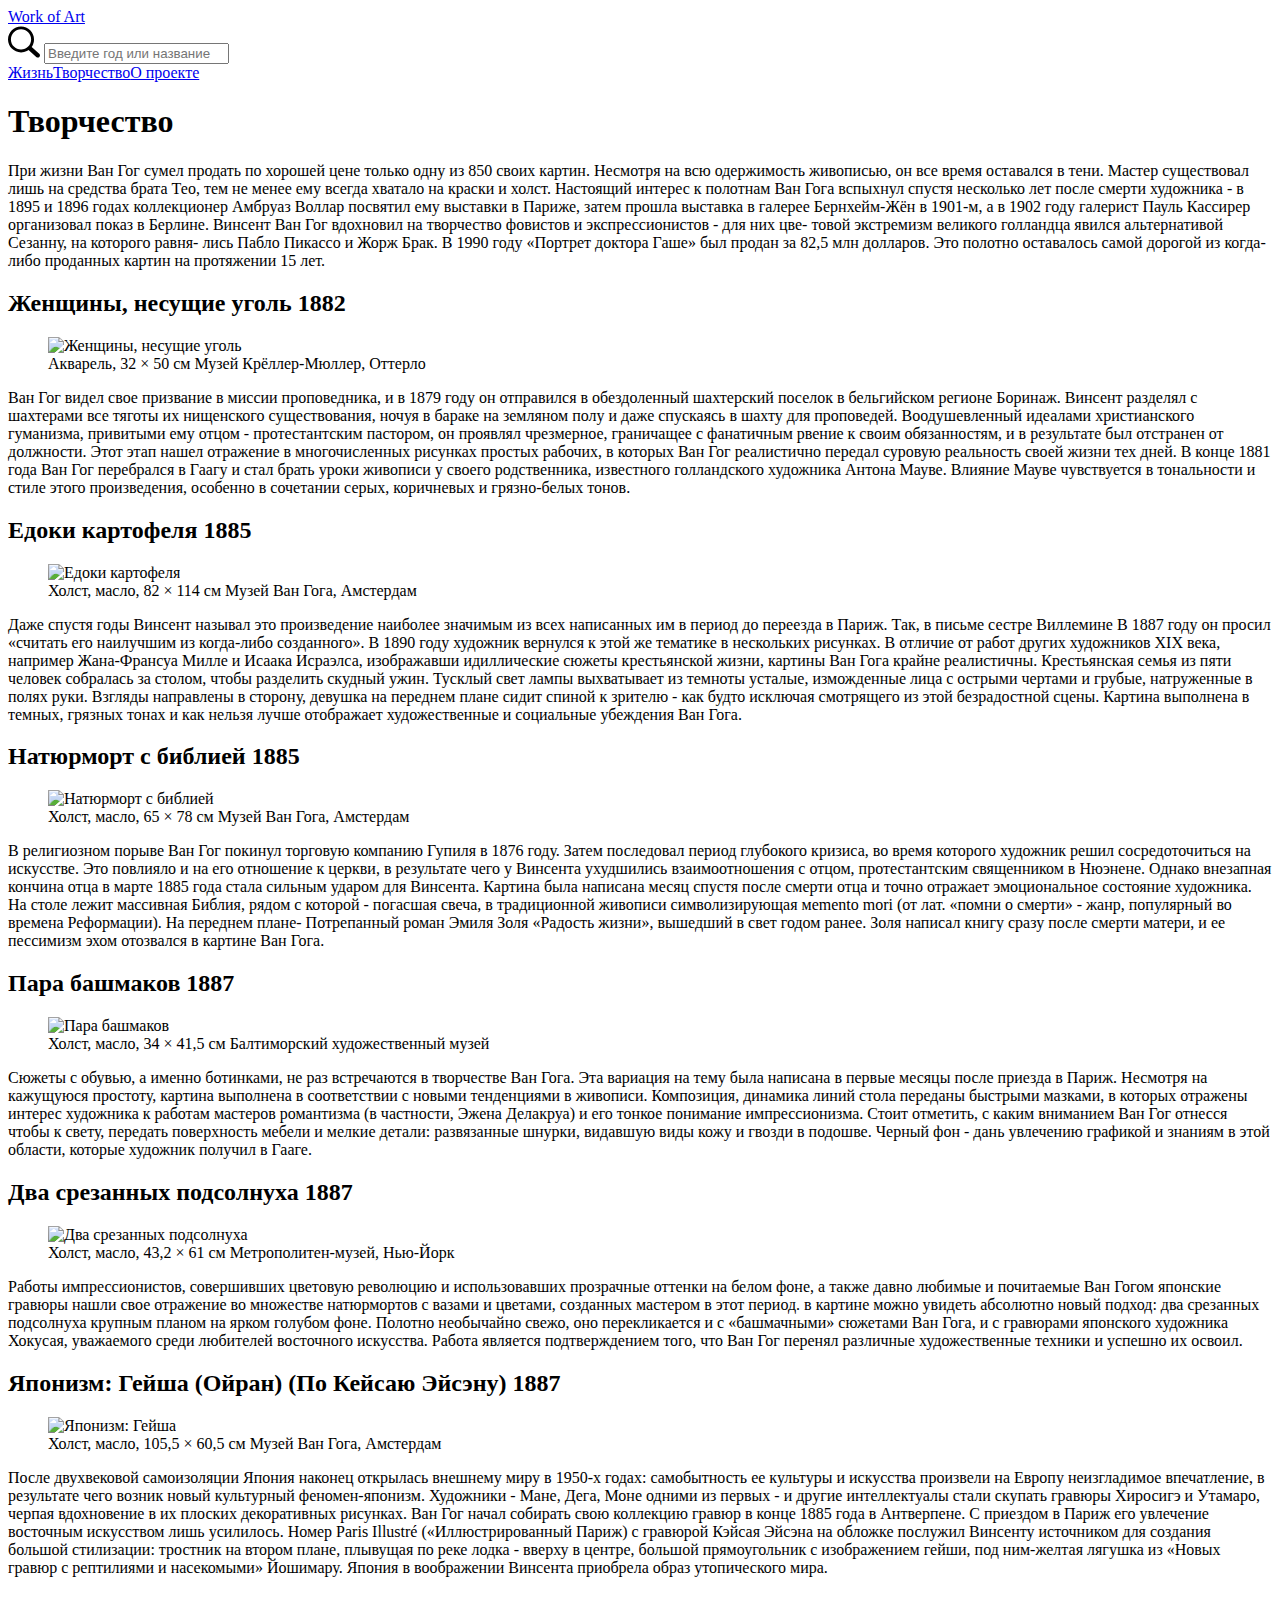
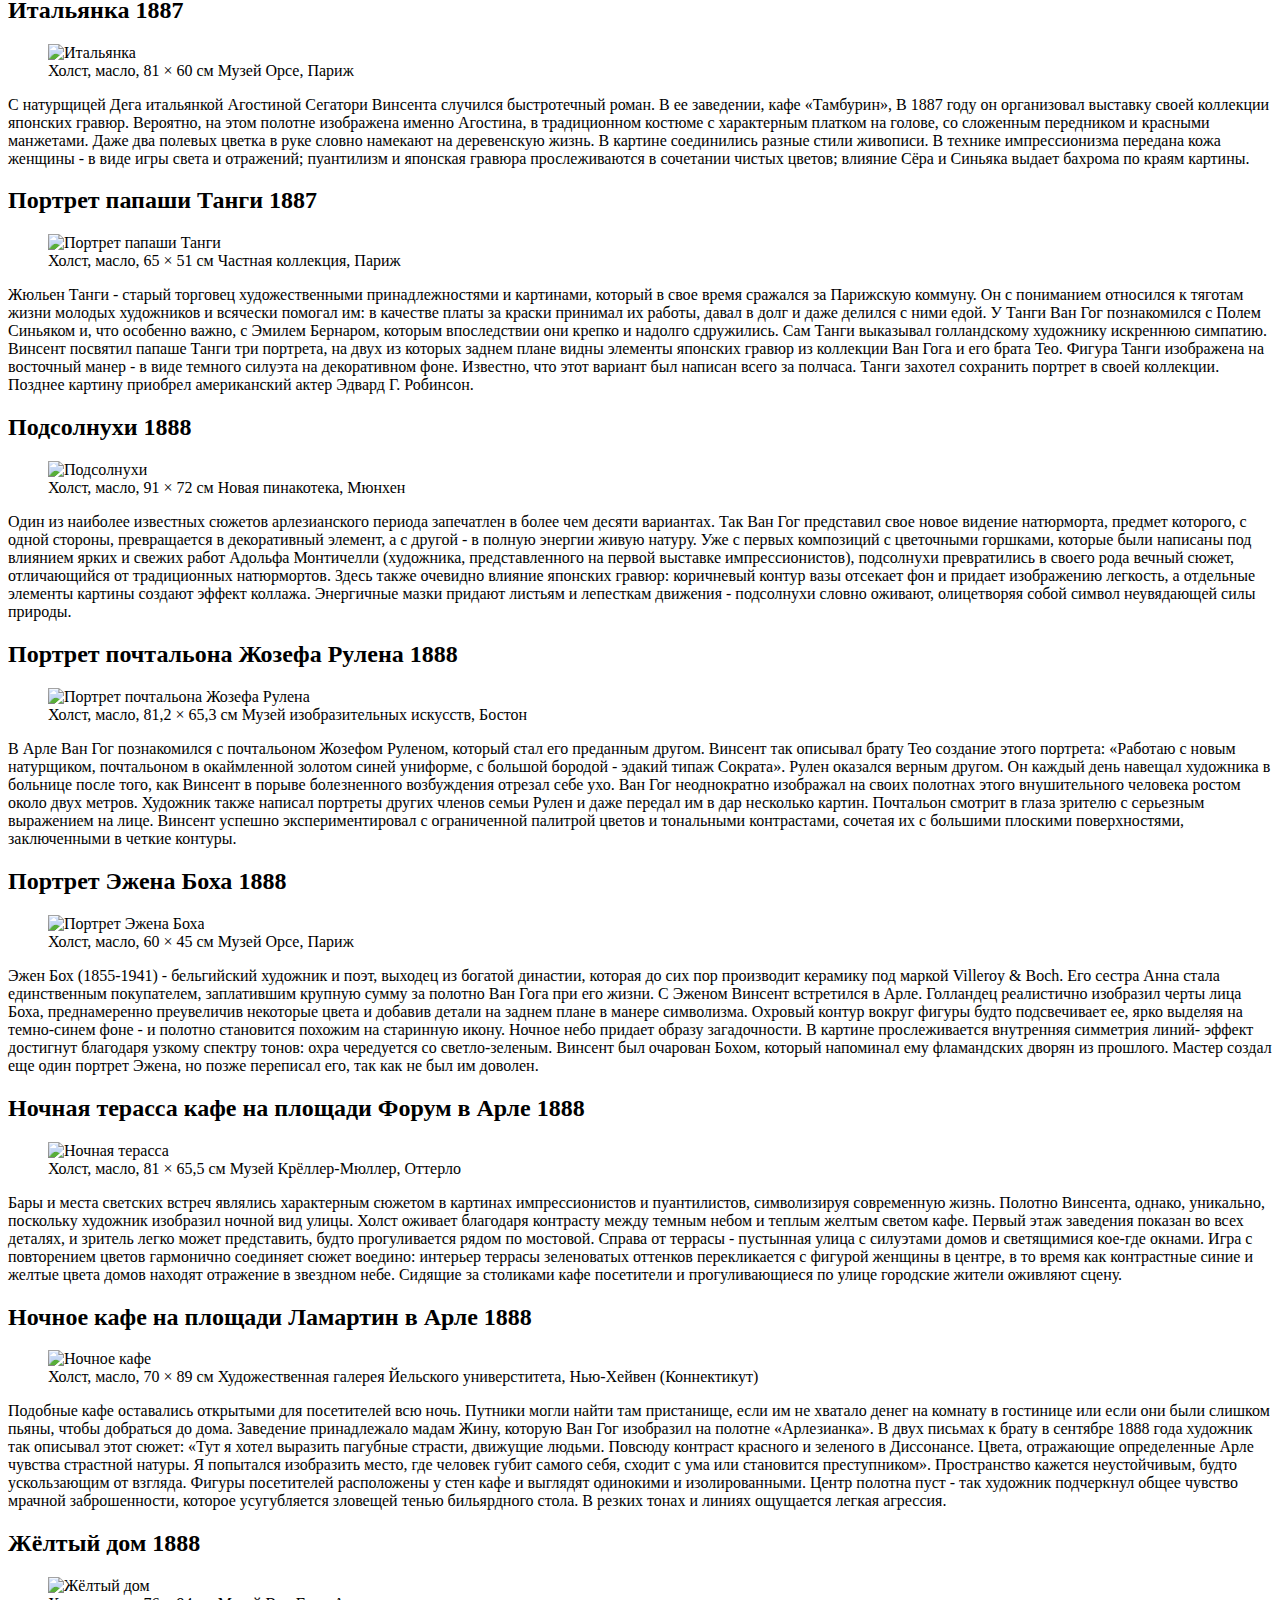
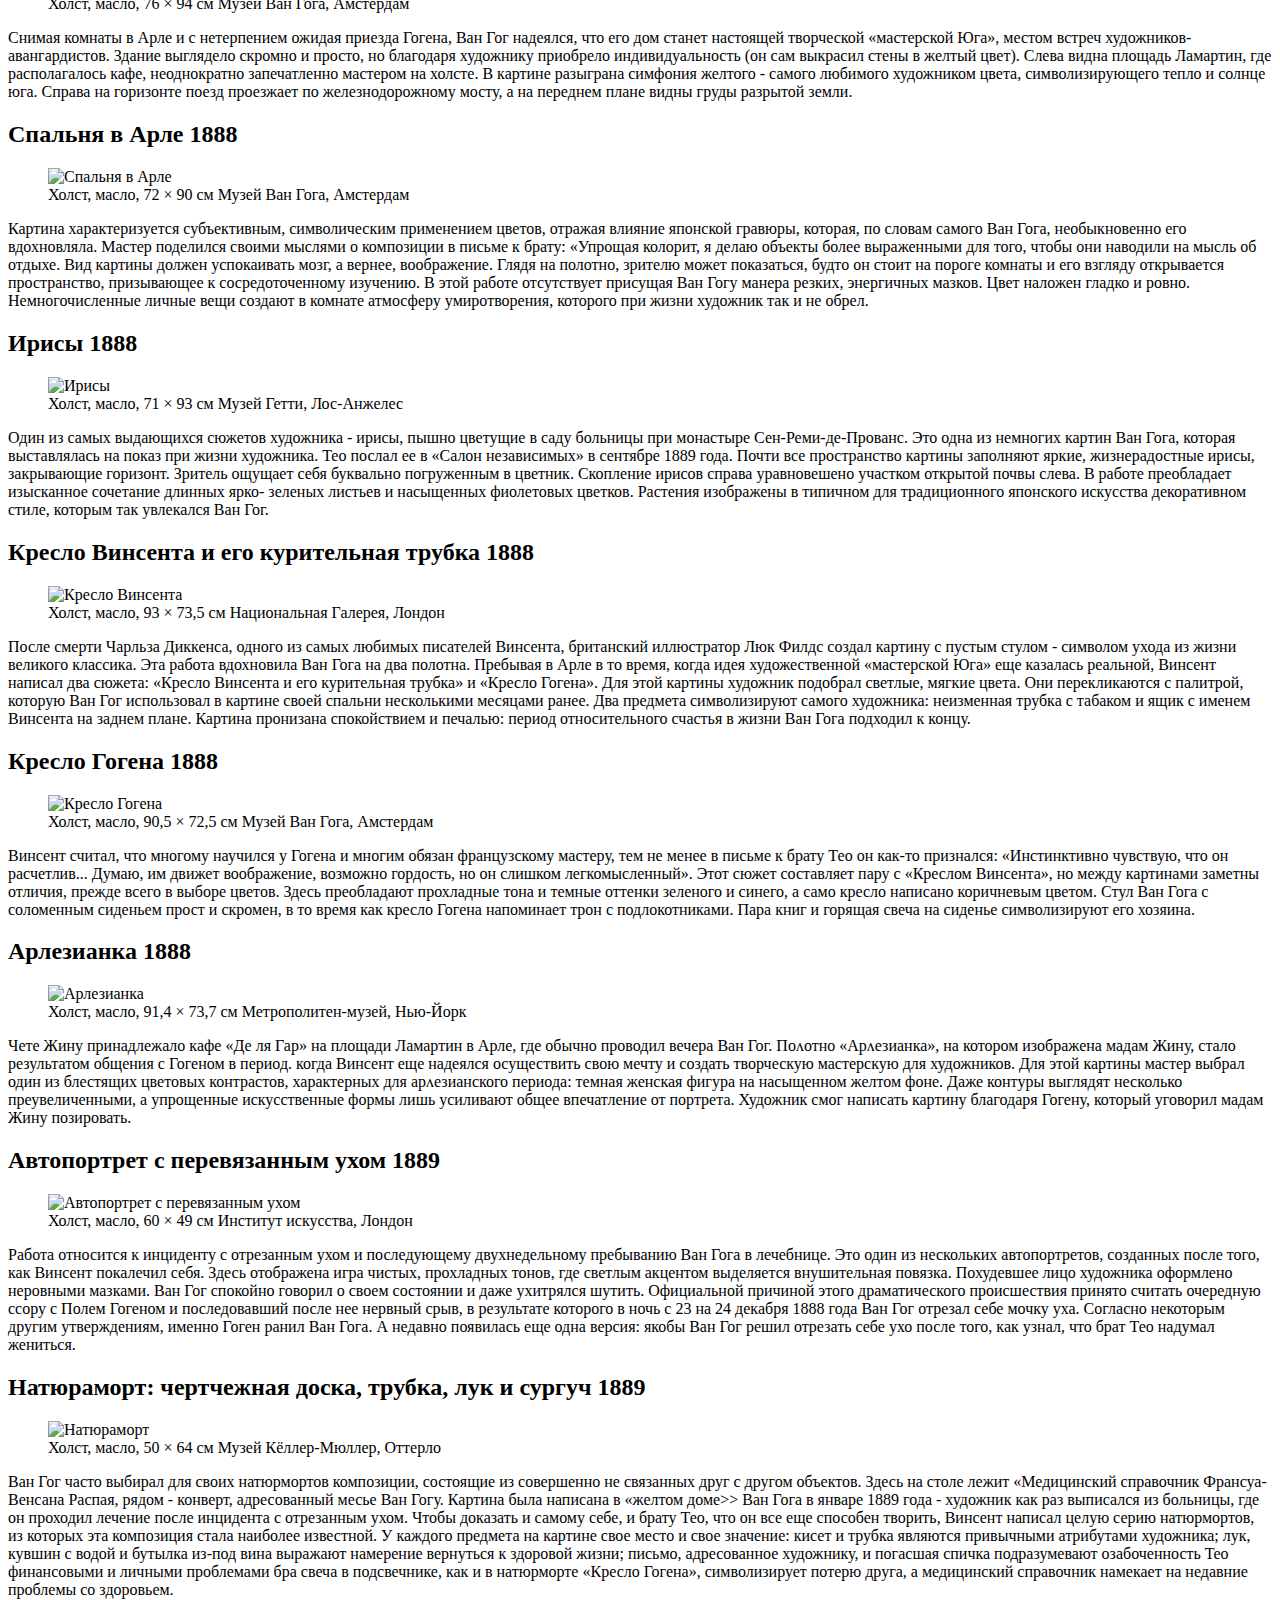
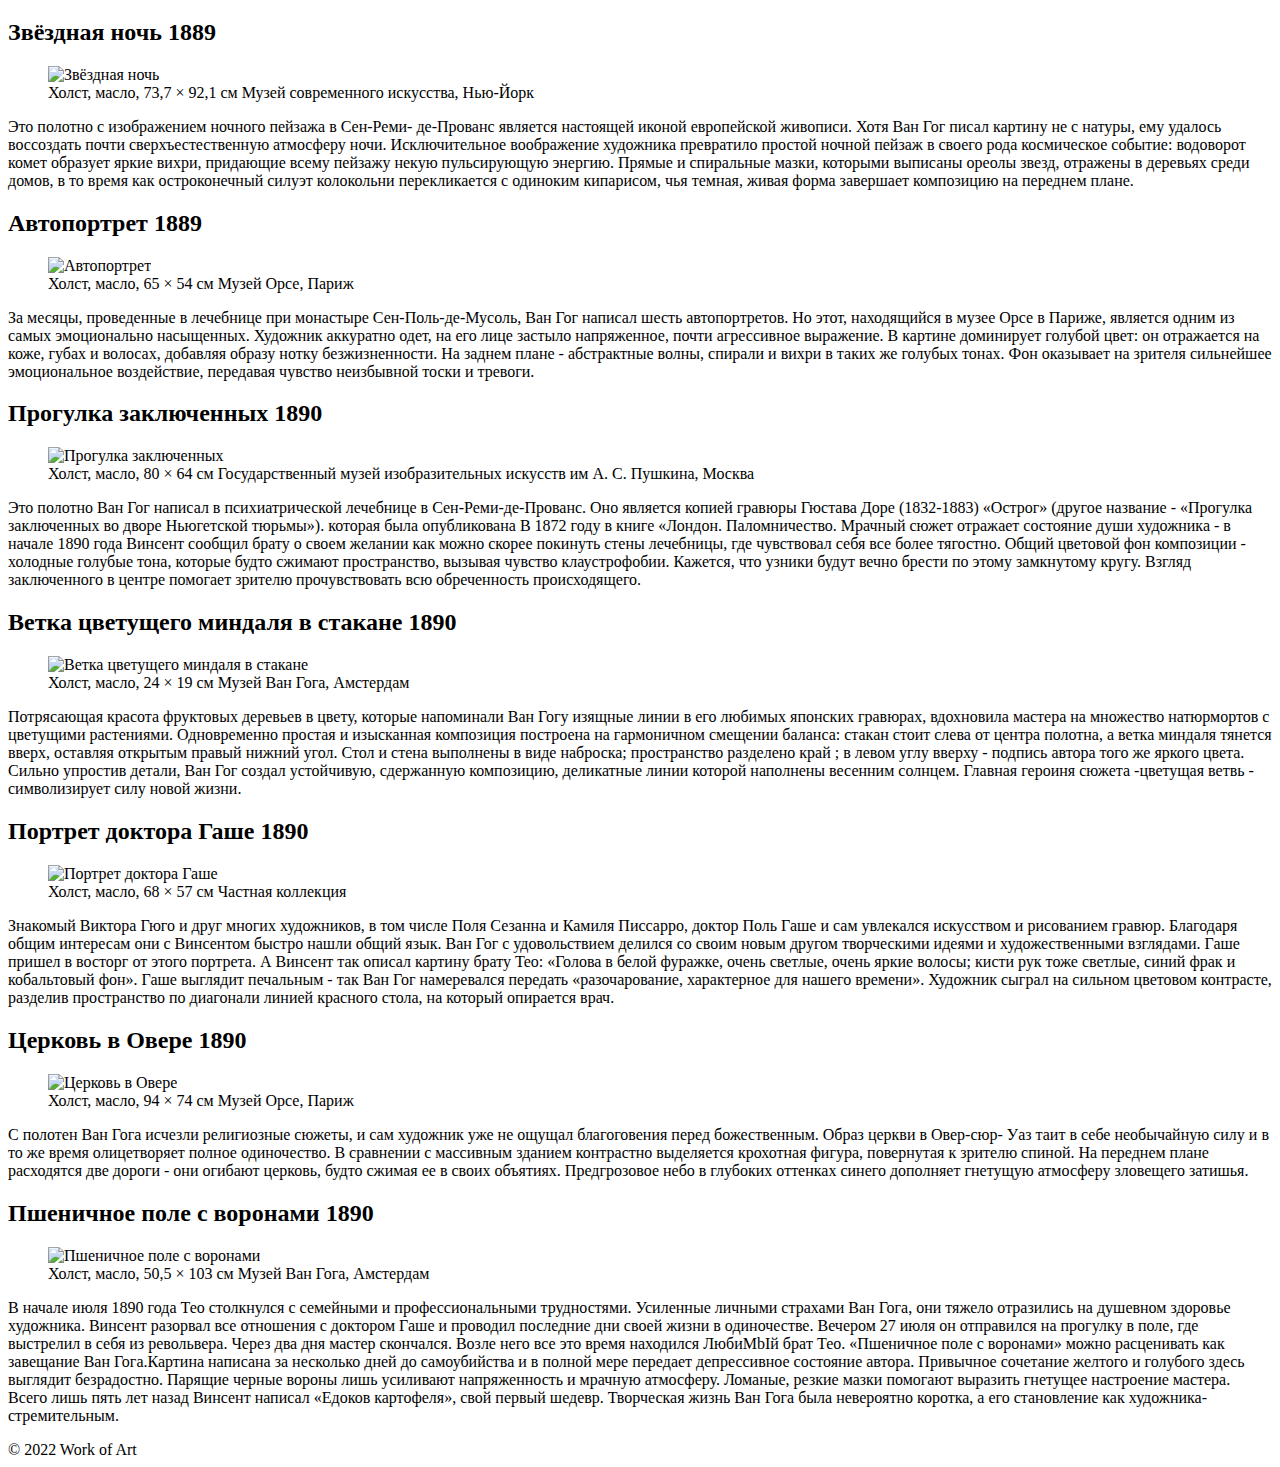
==== gallery.html @ e7bf88a5 "Create gallery.html" ====
<!DOCTYPE html>
<html lang="en">

<head>
    <meta charset="UTF-8">
    <meta http-equiv="X-UA-Compatible" content="IE=edge">
    <meta name="viewport" content="width=device-width, initial-scale=1.0">
    <link rel="stylesheet" href="./style.css">
    <title>Творчество</title>
</head>

<body>
    <header>
        <div class="logo">
            <a href="./main.html">Work of Art</a>
        </div>
        <form action="./gallery.html" class="search">
            <label for="globalsearch">
                <svg version="1.1" id="Layer_1" xmlns="http://www.w3.org/2000/svg"
                    xmlns:xlink="http://www.w3.org/1999/xlink" x="0px" y="0px" width="32" height="32"
                    viewBox="0 0 122.879 119.799" enable-background="new 0 0 122.879 119.799" xml:space="preserve">
                    <g>
                        <path
                            d="M49.988,0h0.016v0.007C63.803,0.011,76.298,5.608,85.34,14.652c9.027,9.031,14.619,21.515,14.628,35.303h0.007v0.033v0.04 h-0.007c-0.005,5.557-0.917,10.905-2.594,15.892c-0.281,0.837-0.575,1.641-0.877,2.409v0.007c-1.446,3.66-3.315,7.12-5.547,10.307 l29.082,26.139l0.018,0.016l0.157,0.146l0.011,0.011c1.642,1.563,2.536,3.656,2.649,5.78c0.11,2.1-0.543,4.248-1.979,5.971 l-0.011,0.016l-0.175,0.203l-0.035,0.035l-0.146,0.16l-0.016,0.021c-1.565,1.642-3.654,2.534-5.78,2.646 c-2.097,0.111-4.247-0.54-5.971-1.978l-0.015-0.011l-0.204-0.175l-0.029-0.024L78.761,90.865c-0.88,0.62-1.778,1.209-2.687,1.765 c-1.233,0.755-2.51,1.466-3.813,2.115c-6.699,3.342-14.269,5.222-22.272,5.222v0.007h-0.016v-0.007 c-13.799-0.004-26.296-5.601-35.338-14.645C5.605,76.291,0.016,63.805,0.007,50.021H0v-0.033v-0.016h0.007 c0.004-13.799,5.601-26.296,14.645-35.338C23.683,5.608,36.167,0.016,49.955,0.007V0H49.988L49.988,0z M50.004,11.21v0.007h-0.016 h-0.033V11.21c-10.686,0.007-20.372,4.35-27.384,11.359C15.56,29.578,11.213,39.274,11.21,49.973h0.007v0.016v0.033H11.21 c0.007,10.686,4.347,20.367,11.359,27.381c7.009,7.012,16.705,11.359,27.403,11.361v-0.007h0.016h0.033v0.007 c10.686-0.007,20.368-4.348,27.382-11.359c7.011-7.009,11.358-16.702,11.36-27.4h-0.006v-0.016v-0.033h0.006 c-0.006-10.686-4.35-20.372-11.358-27.384C70.396,15.56,60.703,11.213,50.004,11.21L50.004,11.21z" />
                    </g>
                </svg>
            </label>
            <input type="search" name="q" id="globalsearch" placeholder="Введите год или название картины">
        </form>
        <nav id="header-nav">
            <a href="./life.html">Жизнь</a><a href="./gallery.html">Творчество</a><a href="./about.html">О проекте</a>
        </nav>
    </header>

    <div class="content">
        <aside></aside>
        <main class="gallery">
            <h1 id="gallery-header">Творчество</h1>
            <p>
                При жизни Ван Гог сумел продать по хорошей цене только одну из 850 своих картин.
                Несмотря на всю одержимость живописью, он все время оставался в тени. Мастер существовал лишь на
                средства брата Тео, тем не менее ему всегда хватало на краски и холст. Настоящий интерес к полотнам Ван
                Гога вспыхнул спустя несколько лет после смерти художника - в 1895 и 1896 годах коллекционер Амбруаз
                Воллар посвятил ему выставки
                в Париже, затем прошла выставка в галерее Бернхейм-Жён в 1901-м, а в 1902 году галерист Пауль Кассирер
                организовал показ в Берлине.
                Винсент Ван Гог вдохновил на творчество фовистов и экспрессионистов - для них цве-
                товой экстремизм великого голландца явился альтернативой Сезанну, на которого равня-
                лись Пабло Пикассо и Жорж Брак.
                В 1990 году «Портрет доктора Гаше» был продан за 82,5 млн долларов. Это полотно
                оставалось самой дорогой из когда-либо проданных картин на протяжении 15 лет.
            </p>

            <h2>
                Женщины, несущие уголь
                <span class="year">1882</span>
            </h2>

            <figure>
                <img src="./img/image 17.png" alt="Женщины, несущие уголь" />
                <figcaption>
                    Акварель,
                    32 × 50 см
                    Музей Крёллер-Мюллер, Оттерло
                </figcaption>
            </figure>

            <p>Ван Гог видел свое
                призвание в миссии
                проповедника, и в 1879 году он
                отправился в обездоленный
                шахтерский поселок
                в бельгийском регионе
                Боринаж. Винсент разделял
                с шахтерами все тяготы их
                нищенского существования,
                ночуя в бараке на земляном
                полу и даже спускаясь в шахту
                для проповедей.
                Воодушевленный идеалами
                христианского гуманизма,
                привитыми ему отцом -
                протестантским пастором,
                он проявлял чрезмерное,
                граничащее с фанатичным
                рвение к своим обязанностям,
                и в результате был отстранен
                от должности.
                Этот этап нашел отражение в многочисленных рисунках
                простых рабочих, в которых Ван
                Гог реалистично передал
                суровую реальность своей
                жизни тех дней. В конце 1881
                года Ван Гог перебрался в Гаагу
                и стал брать уроки живописи
                у своего родственника,
                известного голландского
                художника Антона Мауве.
                Влияние Мауве чувствуется
                в тональности и стиле этого
                произведения, особенно
                в сочетании серых, коричневых
                и грязно-белых тонов.</p>

            <h2>
                Едоки картофеля
                <span class="year">1885</span>
            </h2>

            <figure>
                <img src="./img/image 18.png" alt="Едоки картофеля" />
                <figcaption>
                    Холст, масло,
                    82 × 114 см
                    Музей Ван Гога, Амстердам
                </figcaption>
            </figure>

            <p>Даже спустя годы Винсент
                называл это произведение
                наиболее значимым из всех
                написанных им в период до
                переезда в Париж. Так,
                в письме сестре Виллемине
                В 1887 году он просил «считать
                его наилучшим из когда-либо
                созданного». В 1890 году
                художник вернулся к этой же
                тематике в нескольких
                рисунках.
                В отличие от работ других
                художников XIX века, например
                Жана-Франсуа Милле и Исаака
                Исраэлса, изображавши идиллические сюжеты
                крестьянской жизни, картины
                Ван Гога крайне реалистичны.
                Крестьянская семья из пяти
                человек собралась за столом,
                чтобы разделить скудный ужин.
                Тусклый свет лампы выхватывает
                из темноты усталые,
                изможденные лица с острыми
                чертами и грубые, натруженные
                в полях руки. Взгляды
                направлены в сторону, девушка
                на переднем плане сидит спиной к зрителю - как будто
                исключая смотрящего из этой
                безрадостной сцены. Картина
                выполнена в темных, грязных
                тонах и как нельзя лучше
                отображает художественные
                и социальные убеждения
                Ван Гога.</p>

            <h2>
                Натюрморт с библией
                <span class="year">1885</span>
            </h2>

            <figure>
                <img src="./img/image 19.png" alt="Натюрморт с библией" />
                <figcaption>
                    Холст, масло,
                    65 × 78 см
                    Музей Ван Гога, Амстердам
                </figcaption>
            </figure>

            <p>В религиозном порыве Ван
                Гог покинул торговую
                компанию Гупиля в 1876 году.
                Затем последовал период
                глубокого кризиса, во время
                которого художник решил
                сосредоточиться на искусстве.
                Это повлияло и на его
                отношение к церкви,
                в результате чего у Винсента
                ухудшились взаимоотношения
                с отцом, протестантским
                священником в Нюэнене.
                Однако внезапная кончина отца
                в марте 1885 года стала
                сильным ударом для Винсента.
                Картина была написана
                месяц спустя после смерти
                отца и точно отражает
                эмоциональное состояние
                художника. На столе лежит
                массивная Библия, рядом
                с которой - погасшая свеча,
                в традиционной живописи
                символизирующая меmento
                mori (от лат. «помни о смерти» -
                жанр, популярный во времена
                Реформации). На переднем
                плане- Потрепанный роман
                Эмиля Золя «Радость жизни»,
                вышедший в свет годом ранее.
                Золя написал книгу сразу после
                смерти матери, и ее пессимизм
                эхом отозвался в картине
                Ван Гога.</p>

            <h2>
                Пара башмаков
                <span class="year">1887</span>
            </h2>

            <figure>
                <img src="./img/image 20.png" alt="Пара башмаков" />
                <figcaption>
                    Холст, масло,
                    34 × 41,5 см
                    Балтиморский художественный музей
                </figcaption>
            </figure>

            <p>Сюжеты с обувью, а именно
                ботинками, не раз встречаются в творчестве Ван Гога. Эта
                вариация на тему была
                написана в первые месяцы
                после приезда в Париж.
                Несмотря на кажущуюся
                простоту, картина выполнена
                в соответствии с новыми
                тенденциями в живописи.
                Композиция, динамика
                линий стола переданы
                быстрыми мазками, в которых
                отражены интерес художника
                к работам мастеров
                романтизма (в частности,
                Эжена Делакруа) и его тонкое
                понимание импрессионизма.
                Стоит отметить, с каким
                вниманием Ван Гог отнесся
                чтобы
                к свету,
                передать
                поверхность мебели и мелкие детали: развязанные шнурки,
                видавшую виды кожу и гвозди
                в подошве. Черный фон - дань
                увлечению графикой и знаниям
                в этой области, которые художник получил в Гааге.</p>

            <h2>
                Два срезанных подсолнуха
                <span class="year">1887</span>
            </h2>

            <figure>
                <img src="./img/image 21.png" alt="Два срезанных подсолнуха" />
                <figcaption>
                    Холст, масло,
                    43,2 × 61 см
                    Метрополитен-музей, Нью-Йорк
                </figcaption>
            </figure>

            <p>Работы импрессионистов,
                совершивших цветовую
                революцию и использовавших
                прозрачные оттенки на белом
                фоне, а также давно любимые
                и почитаемые Ван Гогом
                японские гравюры нашли свое
                отражение во множестве
                натюрмортов с вазами
                и цветами, созданных мастером
                в этот период.
                в картине можно увидеть
                абсолютно новый подход: два
                срезанных подсолнуха крупным
                планом на ярком голубом фоне.
                Полотно необычайно свежо,
                оно перекликается
                и с «башмачными» сюжетами
                Ван Гога, и с гравюрами
                японского художника Хокусая,
                уважаемого среди любителей восточного искусства. Работа
                является подтверждением того,
                что Ван Гог перенял различные
                художественные техники
                и успешно их освоил.</p>

            <h2>
                Японизм: Гейша (Ойран)
                (По Кейсаю Эйсэну)
                <span class="year">1887</span>
            </h2>

            <figure>
                <img src="./img/image 22.png" alt="Японизм: Гейша" />
                <figcaption>
                    Холст, масло,
                    105,5 × 60,5 см
                    Музей Ван Гога, Амстердам
                </figcaption>
            </figure>

            <p>После двухвековой
                самоизоляции Япония наконец
                открылась внешнему миру
                в 1950-х годах: самобытность ее
                культуры и искусства произвели
                на Европу неизгладимое
                впечатление, в результате чего
                возник новый культурный
                феномен-японизм.
                Художники - Мане, Дега, Моне
                одними из первых - и другие
                интеллектуалы стали скупать
                гравюры Хиросигэ и Утамаро,
                черпая вдохновение в их
                плоских декоративных
                рисунках. Ван Гог начал
                собирать свою коллекцию
                гравюр в конце 1885 года
                в Антверпене. С приездом
                в Париж его увлечение
                восточным искусством лишь
                усилилось.
                Hомеp Paris Illustré
                («Иллюстрированный Париж)
                с гравюрой Кэйсая Эйсэна на
                обложке послужил Винсенту
                источником для создания
                большой стилизации: тростник
                на втором плане, плывущая по
                реке лодка - вверху в центре,
                большой прямоугольник
                с изображением гейши,
                под ним-желтая лягушка из
                «Новых гравюр с рептилиями
                и насекомыми» Йошимару.
                Япония в воображении
                Винсента приобрела образ
                утопического мира.</p>

            <h2>
                Итальянка
                <span class="year">1887</span>
            </h2>

            <figure>
                <img src="./img/image 23.png" alt="Итальянка" />
                <figcaption>
                    Холст, масло,
                    81 × 60 см
                    Музей Орсе, Париж
                </figcaption>
            </figure>

            <p>С натурщицей Дега
                итальянкой Агостиной Сегатори
                Винсента случился
                быстротечный роман. В ее
                заведении, кафе «Тамбурин»,
                В 1887 году он организовал
                выставку своей коллекции
                японских гравюр.
                Вероятно, на этом полотне
                изображена именно Агостина,
                в традиционном костюме
                с характерным платком на
                голове, со сложенным
                передником и красными
                манжетами. Даже два полевых
                цветка в руке словно намекают
                на деревенскую жизнь.
                В картине соединились
                разные стили живописи.
                В технике импрессионизма
                передана кожа женщины -
                в виде игры света и отражений;
                пуантилизм и японская гравюра
                прослеживаются в сочетании
                чистых цветов; влияние Сёра
                и Синьяка выдает бахрома по
                краям картины.</p>

            <h2>
                Портрет папаши Танги
                <span class="year">1887</span>
            </h2>

            <figure>
                <img src="./img/image 24.png" alt="Портрет папаши Танги" />
                <figcaption>
                    Холст, масло,
                    65 × 51 см
                    Частная коллекция, Париж
                </figcaption>
            </figure>

            <p>Жюльен Танги - старый
                торговец художественными
                принадлежностями
                и картинами, который в свое
                время сражался за Парижскую
                коммуну. Он с пониманием
                относился к тяготам жизни
                молодых художников и всячески
                помогал им: в качестве платы за
                краски принимал их работы,
                давал в долг и даже делился
                с ними едой. У Танги Ван Гог познакомился с Полем
                Синьяком и, что особенно
                важно, с Эмилем Бернаром,
                которым впоследствии они
                крепко и надолго сдружились.
                Сам Танги выказывал
                голландскому художнику
                искреннюю симпатию.
                Винсент посвятил папаше
                Танги три портрета, на двух из
                которых заднем плане видны
                элементы японских гравюр из
                коллекции Ван Гога и его брата
                Teo. Фигурa Taнги изображена
                на восточный манер - в виде
                темного силуэта на
                декоративном фоне.
                Известно, что этот вариант
                был написан всего за полчаса.
                Танги захотел сохранить
                портрет в своей коллекции.
                Позднее картину приобрел
                американский актер Эдвард
                Г. Робинсон.</p>

            <h2>
                Подсолнухи
                <span class="year">1888</span>
            </h2>

            <figure>
                <img src="./img/image 25.png" alt="Подсолнухи" />
                <figcaption>
                    Холст, масло,
                    91 × 72 см
                    Новая пинакотека, Мюнхен
                </figcaption>
            </figure>

            <p>Один из наиболее известных
                сюжетов арлезианского
                периода запечатлен в более чем
                десяти вариантах. Так Ван Гог
                представил свое новое видение
                натюрморта, предмет которого,
                с одной стороны, превращается
                в декоративный элемент,
                а с другой - в полную энергии
                живую натуру.
                Уже с первых композиций
                с цветочными горшками,
                которые были написаны под
                влиянием ярких и свежих
                работ Адольфа Монтичелли
                (художника, представленного
                на первой выставке
                импрессионистов), подсолнухи
                превратились в своего рода
                вечный сюжет, отличающийся
                от традиционных натюрмортов.
                Здесь также очевидно влияние
                японских гравюр: коричневый
                контур вазы отсекает фон
                и придает изображению
                легкость, а отдельные элементы
                картины создают эффект
                коллажа.
                Энергичные мазки придают
                листьям и лепесткам движения -
                подсолнухи словно оживают,
                олицетворяя собой символ
                неувядающей силы природы.</p>

            <h2>
                Портрет почтальона Жозефа Рулена
                <span class="year">1888</span>
            </h2>

            <figure>
                <img src="./img/image 26.png" alt="Портрет почтальона Жозефа Рулена" />
                <figcaption>
                    Холст, масло,
                    81,2 × 65,3 см
                    Музей изобразительных искусств, Бостон
                </figcaption>
            </figure>

            <p>В Арле Ван Гог
                познакомился с почтальоном
                Жозефом Руленом, который
                стал его преданным другом.
                Винсент так описывал брату Teo
                создание этого портрета:
                «Работаю с новым натурщиком,
                почтальоном в окаймленной
                золотом синей униформе,
                с большой бородой - эдакий
                типаж Сократа». Рулен оказался
                верным другом. Он каждый
                день навещал художника
                в больнице после того, как
                Винсент в порыве болезненного
                возбуждения отрезал себе ухо.
                Ван Гог неоднократно
                изображал на своих полотнах
                этого внушительного человека
                ростом около двух метров.
                Художник также написал
                портреты других членов семьи
                Рулен и даже передал им в дар
                несколько картин. Почтальон
                смотрит в глаза зрителю
                с серьезным выражением на
                лице. Винсент успешно
                экспериментировал
                с ограниченной палитрой
                цветов и тональными
                контрастами, сочетая их
                с большими плоскими
                поверхностями, заключенными
                в четкие контуры.</p>

            <h2>
                Портрет Эжена Боха
                <span class="year">1888</span>
            </h2>

            <figure>
                <img src="./img/image 27.png" alt="Портрет Эжена Боха" />
                <figcaption>
                    Холст, масло,
                    60 × 45 см
                    Музей Орсе, Париж
                </figcaption>
            </figure>

            <p>Эжен Бох (1855-1941) -
                бельгийский художник и поэт,
                выходец из богатой династии,
                которая до сих пор производит
                керамику под маркой Villeroy
                & Воch. Его сестра Анна стала
                единственным покупателем,
                заплатившим крупную сумму за
                полотно Ван Гога при его
                жизни. С Эженом Винсент
                встретился в Арле. Голландец
                реалистично изобразил черты
                лица Боха, преднамеренно
                преувеличив некоторые цвета
                и добавив детали на заднем
                плане в манере символизма.
                Охровый контур вокруг фигуры
                будто подсвечивает ее, ярко
                выделяя на темно-синем фоне -
                и полотно становится похожим
                на старинную икону. Ночное
                небо придает образу
                загадочности.
                В картине прослеживается
                внутренняя симметрия линий-
                эффект достигнут благодаря
                узкому спектру тонов: охра чередуется со светло-зеленым.
                Винсент был очарован
                Бохом, который напоминал
                ему фламандских дворян из
                прошлого. Мастер создал еще
                один портрет Эжена, но позже
                переписал его, так как не был
                им доволен.</p>

            <h2>
                Ночная терасса кафе
                на площади Форум в Арле
                <span class="year">1888</span>
            </h2>

            <figure>
                <img src="./img/image 29.png" alt="Ночная терасса" />
                <figcaption>
                    Холст, масло,
                    81 × 65,5 см
                    Музей Крёллер-Мюллер, Оттерло
                </figcaption>
            </figure>

            <p>Бары и места светских
                встреч являлись характерным
                сюжетом в картинах
                импрессионистов
                и пуантилистов, символизируя
                современную жизнь. Полотно
                Винсента, однако, уникально,
                поскольку художник изобразил
                ночной вид улицы.
                Холст оживает благодаря
                контрасту между темным небом
                и теплым желтым светом кафе.
                Первый этаж заведения показан
                во всех деталях, и зритель легко
                может представить, будто
                прогуливается рядом по
                мостовой. Справа от террасы -
                пустынная улица с силуэтами
                домов и светящимися кое-где
                окнами.
                Игра с повторением цветов
                гармонично соединяет сюжет
                воедино: интерьер террасы
                зеленоватых оттенков перекликается с фигурой
                женщины в центре, в то время
                как контрастные синие
                и желтые цвета домов находят
                отражение в звездном небе.
                Сидящие за столиками кафе
                посетители и прогуливающиеся
                по улице городские жители
                оживляют сцену.</p>

            <h2>
                Ночное кафе на площади
                Ламартин в Арле
                <span class="year">1888</span>
            </h2>

            <figure>
                <img src="./img/image 30.png" alt="Ночное кафе" />
                <figcaption>
                    Холст, масло,
                    70 × 89 см
                    Художественная галерея Йельского универститета, Нью-Хейвен (Коннектикут)
                </figcaption>
            </figure>

            <p>Подобные кафе оставались
                открытыми для посетителей всю
                ночь. Путники могли найти там
                пристанище, если им не хватало
                денег на комнату в гостинице
                или если они были слишком
                пьяны, чтобы добраться до дома.
                Заведение принадлежало
                мадам Жину, которую Ван Гог
                изобразил на полотне «Арлезианка». В двух письмах
                к брату в сентябре 1888 года
                художник так описывал этот
                сюжет: «Тут я хотел выразить
                пагубные страсти, движущие
                людьми. Повсюду контраст
                красного и зеленого
                в Диссонансе. Цвета,
                отражающие определенные
                Арле
                чувства страстной натуры.
                Я попытался изобразить место,
                где человек губит самого себя,
                сходит с ума или становится
                преступником».
                Пространство кажется
                неустойчивым, будто
                ускользающим от взгляда.
                Фигуры посетителей
                расположены у стен кафе
                и выглядят одинокими
                и изолированными. Центр
                полотна пуст - так художник
                подчеркнул общее чувство
                мрачной заброшенности,
                которое усугубляется зловещей
                тенью бильярдного стола.
                В резких тонах и линиях
                ощущается легкая агрессия.</p>

            <h2>
                Жёлтый дом
                <span class="year">1888</span>
            </h2>

            <figure>
                <img src="./img/image 31.png" alt="Жёлтый дом" />
                <figcaption>
                    Холст, масло,
                    76 × 94 см
                    Музей Ван Гога, Амстердам
                </figcaption>
            </figure>

            <p>Снимая комнаты в Арле
                и с нетерпением ожидая
                приезда Гогена, Ван Гог
                надеялся, что его дом станет
                настоящей творческой
                «мастерской Юга», местом
                встреч художников-
                авангардистов. Здание
                выглядело скромно и просто,
                но благодаря художнику
                приобрело индивидуальность
                (он сам выкрасил стены
                в желтый цвет). Слева видна
                площадь Ламартин, где
                располагалось кафе,
                неоднократно запечатленно
                мастером на холсте.
                В картине разыграна
                симфония желтого - самого
                любимого художником цвета,
                символизирующего тепло
                и солнце юга. Справа на
                горизонте поезд проезжает
                по железнодорожному мосту,
                а на переднем плане видны
                груды разрытой земли.</p>

            <h2>
                Спальня в Арле
                <span class="year">1888</span>
            </h2>

            <figure>
                <img src="./img/image 32.png" alt="Спальня в Арле" />
                <figcaption>
                    Холст, масло,
                    72 × 90 см
                    Музей Ван Гога, Амстердам
                </figcaption>
            </figure>

            <p>Картина характеризуется
                субъективным, символическим
                применением цветов, отражая
                влияние японской гравюры,
                которая, по словам самого
                Ван Гога, необыкновенно его
                вдохновляла. Мастер поделился
                своими мыслями о композиции
                в письме к брату: «Упрощая
                колорит, я делаю объекты более
                выраженными для того, чтобы
                они наводили на мысль об
                отдыхе. Вид картины должен
                успокаивать мозг, а вернее,
                воображение. Глядя на
                полотно, зрителю может
                показаться, будто он стоит
                на пороге комнаты и его
                взгляду открывается
                пространство, призывающее
                к сосредоточенному изучению.
                В этой работе отсутствует
                присущая Ван Гогу манера
                резких, энергичных мазков.
                Цвет наложен гладко и ровно.
                Немногочисленные личные
                вещи создают в комнате
                атмосферу умиротворения,
                которого при жизни художник
                так и не обрел.</p>

            <h2>
                Ирисы
                <span class="year">1888</span>
            </h2>

            <figure>
                <img src="./img/image 47.png" alt="Ирисы" />
                <figcaption>
                    Холст, масло,
                    71 × 93 см
                    Музей Гетти, Лос-Анжелес
                </figcaption>
            </figure>

            <p>Один из самых выдающихся
                сюжетов художника - ирисы,
                пышно цветущие в саду
                больницы при монастыре
                Сен-Реми-де-Прованс.
                Это одна из немногих картин
                Ван Гога, которая выставлялась
                на показ при жизни художника.
                Тео послал ее в «Салон
                независимых» в сентябре
                1889 года.
                Почти все пространство
                картины заполняют яркие,
                жизнерадостные ирисы,
                закрывающие горизонт.
                Зритель ощущает себя
                буквально погруженным
                в цветник. Скопление ирисов
                справа уравновешено участком
                открытой почвы слева. В работе
                преобладает изысканное
                сочетание длинных ярко-
                зеленых листьев и насыщенных
                фиолетовых цветков. Растения
                изображены в типичном для
                традиционного японского
                искусства декоративном стиле,
                которым так увлекался Ван Гог.</p>

            <h2>
                Кресло Винсента и его
                курительная трубка
                <span class="year">1888</span>
            </h2>

            <figure>
                <img src="./img/image 34.png" alt="Кресло Винсента" />
                <figcaption>
                    Холст, масло,
                    93 × 73,5 см
                    Национальная Галерея, Лондон
                </figcaption>
            </figure>

            <p>После смерти Чарльза
                Диккенса, одного из самых
                любимых писателей Винсента,
                британский иллюстратор Люк
                Филдс создал картину с пустым
                стулом - символом ухода из
                жизни великого классика. Эта
                работа вдохновила Ван Гога на
                два полотна. Пребывая в Арле
                в то время, когда идея
                художественной «мастерской
                Юга» еще казалась реальной,
                Винсент написал два сюжета: «Кресло Винсента и его
                курительная трубка» и «Кресло
                Гогена».
                Для этой картины художник
                подобрал светлые, мягкие
                цвета. Они перекликаются
                с палитрой, которую Ван Гог
                использовал в картине своей
                спальни несколькими месяцами
                ранее. Два предмета
                символизируют самого
                художника: неизменная трубка
                с табаком и ящик с именем
                Винсента на заднем плане.
                Картина пронизана
                спокойствием и печалью:
                период относительного счастья
                в жизни Ван Гога подходил
                к концу.</p>

            <h2>
                Кресло Гогена
                <span class="year">1888</span>
            </h2>

            <figure>
                <img src="./img/image 35.png" alt="Кресло Гогена" />
                <figcaption>
                    Холст, масло,
                    90,5 × 72,5 см
                    Музей Ван Гога, Амстердам
                </figcaption>
            </figure>

            <p>Винсент считал, что многому
                научился у Гогена и многим
                обязан французскому мастеру,
                тем не менее в письме к брату
                Тео он как-то признался:
                «Инстинктивно чувствую, что он
                расчетлив... Думаю, им движет
                воображение, возможно
                гордость, но он слишком
                легкомысленный».
                Этот сюжет составляет пару
                с «Креслом Винсента», но
                между картинами заметны
                отличия, прежде всего в выборе
                цветов. Здесь преобладают
                прохладные тона и темные
                оттенки зеленого и синего,
                а само кресло написано
                коричневым цветом. Стул Ван
                Гога с соломенным сиденьем
                прост и скромен, в то время как
                кресло Гогена напоминает трон
                с подлокотниками. Пара книг
                и горящая свеча на сиденье
                символизируют его хозяина.</p>

            <h2>
                Арлезианка
                <span class="year">1888</span>
            </h2>

            <figure>
                <img src="./img/image 36.png" alt="Арлезианка" />
                <figcaption>
                    Холст, масло,
                    91,4 × 73,7 см
                    Метрополитен-музей, Нью-Йорк
                </figcaption>
            </figure>

            <p>Чете Жину принадлежало кафе «Де ля Гар» на площади
                Ламартин в Арле, где обычно
                проводил вечера Ван Гог.
                Поʌотно «Арʌезианка», на
                котором изображена мадам
                Жину, стало результатом
                общения с Гогеном в период.
                когда Винсент еще надеялся
                осуществить свою мечту
                и создать творческую
                мастерскую для художников.
                Для этой картины мастер
                выбрал один из блестящих
                цветовых контрастов,
                характерных для арʌезианского
                периода: темная женская
                фигура на насыщенном желтом
                фоне. Даже контуры выглядят
                несколько преувеличенными,
                а упрощенные искусственные
                формы лишь усиливают общее
                впечатление от портрета.
                Художник смог написать
                картину благодаря Гогену,
                который уговорил мадам Жину
                позировать.</p>

            <h2>
                Автопортрет с перевязанным ухом
                <span class="year">1889</span>
            </h2>

            <figure>
                <img src="./img/image 37.png" alt="Автопортрет с перевязанным ухом" />
                <figcaption>
                    Холст, масло,
                    60 × 49 см
                    Институт искусства, Лондон
                </figcaption>
            </figure>

            <p>Работа относится
                к инциденту с отрезанным
                ухом и последующему
                двухнедельному пребыванию
                Ван Гога в лечебнице. Это один
                из нескольких автопортретов,
                созданных после того, как
                Винсент покалечил себя. Здесь
                отображена игра чистых,
                прохладных тонов, где светлым
                акцентом выделяется
                внушительная повязка.
                Похудевшее лицо художника
                оформлено неровными
                мазками. Ван Гог спокойно
                говорил о своем состоянии
                и даже ухитрялся шутить.
                Официальной причиной этого
                драматического происшествия
                принято считать очередную
                ссору с Полем Гогеном
                и последовавший после нее
                нервный срыв, в результате
                которого в ночь с 23 на
                24 декабря 1888 года Ван Гог
                отрезал себе мочку уха.
                Согласно некоторым другим
                утверждениям, именно Гоген
                ранил Ван Гога. А недавно
                появилась еще одна версия:
                якобы Ван Гог решил отрезать
                себе ухо после того, как узнал,
                что брат Тео надумал жениться.</p>

            <h2>
                Натюраморт: чертчежная доска,
                трубка, лук и сургуч
                <span class="year">1889</span>
            </h2>

            <figure>
                <img src="./img/image 39.png" alt="Натюраморт" />
                <figcaption>
                    Холст, масло,
                    50 × 64 см
                    Музей Кёллер-Мюллер, Оттерло
                </figcaption>
            </figure>

            <p>Ван Гог часто выбирал для
                своих натюрмортов композиции,
                состоящие из совершенно не
                связанных друг с другом
                объектов. Здесь на столе лежит
                «Медицинский справочник
                Франсуа-Венсана Распая,
                рядом - конверт, адресованный
                месье Ван Гогу.
                Картина была написана
                в «желтом доме>> Ван Гога
                в январе 1889 года - художник
                как раз выписался из больницы,
                где он проходил лечение после
                инцидента с отрезанным ухом.
                Чтобы доказать и самому себе,
                и брату Тео, что он все еще
                способен творить, Винсент
                написал целую серию
                натюрмортов, из которых эта
                композиция стала наиболее
                известной.
                У каждого предмета на
                картине свое место и свое
                значение: кисет и трубка
                являются привычными
                атрибутами художника; лук,
                кувшин с водой и бутылка из-под
                вина выражают намерение
                вернуться к здоровой жизни;
                письмо, адресованное
                художнику, и погасшая спичка
                подразумевают озабоченность
                Teo финансовыми и личными
                проблемами бра
                свеча в подсвечнике, как
                и в натюрморте «Кресло
                Гогена», символизирует потерю
                друга, а медицинский
                справочник намекает на
                недавние проблемы со
                здоровьем.</p>

            <h2>
                Звёздная ночь
                <span class="year">1889</span>
            </h2>

            <figure>
                <img src="./img/image 40.png" alt="Звёздная ночь" />
                <figcaption>
                    Холст, масло,
                    73,7 × 92,1 см
                    Музей современного искусства, Нью-Йорк
                </figcaption>
            </figure>

            <p>Это полотно с изображением
                ночного пейзажа в Сен-Реми-
                де-Прованс является настоящей
                иконой европейской живописи.
                Хотя Ван Гог писал картину не
                с натуры, ему удалось воссоздать
                почти сверхъестественную
                атмосферу ночи.
                Исключительное
                воображение художника
                превратило простой ночной
                пейзаж в своего рода
                космическое событие:
                водоворот комет образует
                яркие вихри, придающие
                всему пейзажу некую
                пульсирующую энергию.
                Прямые и спиральные мазки,
                которыми выписаны ореолы
                звезд, отражены в деревьях
                среди домов, в то время как
                остроконечный силуэт
                колокольни перекликается
                с одиноким кипарисом,
                чья темная, живая форма
                завершает композицию
                на переднем плане.</p>

            <h2>
                Автопортрет
                <span class="year">1889</span>
            </h2>

            <figure>
                <img src="./img/image 41.png" alt="Автопортрет" />
                <figcaption>
                    Холст, масло,
                    65 × 54 см
                    Музей Орсе, Париж
                </figcaption>
            </figure>

            <p>За месяцы, проведенные
                в лечебнице при монастыре
                Сен-Поль-де-Мусоль, Ван Гог
                написал шесть автопортретов.
                Но этот, находящийся в музее
                Орсе в Париже, является одним
                из самых эмоционально
                насыщенных. Художник
                аккуратно одет, на его лице
                застыло напряженное, почти
                агрессивное выражение.
                В картине доминирует
                голубой цвет: он отражается на
                коже, губах и волосах, добавляя
                образу нотку безжизненности.
                На заднем плане - абстрактные
                волны, спирали и вихри в таких
                же голубых тонах. Фон
                оказывает на зрителя
                сильнейшее эмоциональное
                воздействие, передавая чувство
                неизбывной тоски и тревоги.</p>

            <h2>
                Прогулка заключенных
                <span class="year">1890</span>
            </h2>

            <figure>
                <img src="./img/image 42.png" alt="Прогулка заключенных" />
                <figcaption>
                    Холст, масло,
                    80 × 64 см
                    Государственный музей изобразительных искусств им А. С. Пушкина, Москва
                </figcaption>
            </figure>

            <p>Это полотно Ван Гог написал
                в психиатрической лечебнице
                в Сен-Реми-де-Прованс. Оно
                является копией гравюры
                Гюстава Доре (1832-1883)
                «Острог» (другое название -
                «Прогулка заключенных во
                дворе Ньюгетской тюрьмы»).
                которая была опубликована
                В 1872 году в книге «Лондон.
                Паломничество. Мрачный
                сюжет отражает состояние
                души художника - в начале 1890
                года Винсент сообщил брату
                о своем желании как можно
                скорее покинуть стены
                лечебницы, где чувствовал себя
                все более тягостно.
                Общий цветовой фон
                композиции - холодные голубые
                тонa, которые будто сжимают
                пространство, вызывая чувство
                клаустрофобии. Кажется, что
                узники будут вечно брести по
                этому замкнутому кругу. Взгляд
                заключенного в центре
                помогает зрителю
                прочувствовать всю
                обреченность происходящего.</p>

            <h2>
                Ветка цветущего миндаля в стакане
                <span class="year">1890</span>
            </h2>

            <figure>
                <img src="./img/image 43.png" alt="Ветка цветущего миндаля в стакане" />
                <figcaption>
                    Холст, масло,
                    24 × 19 см
                    Музей Ван Гога, Амстердам
                </figcaption>
            </figure>

            <p>Потрясающая красота
                фруктовых деревьев в цвету,
                которые напоминали Ван Гогу
                изящные линии в его любимых
                японских гравюрах, вдохновила
                мастера на множество
                натюрмортов с цветущими
                растениями.
                Одновременно простая
                и изысканная композиция
                построена на гармоничном
                смещении баланса: стакан стоит
                слева от центра полотна, а ветка
                миндаля тянется вверх, оставляя
                открытым правый нижний угол.
                Стол и стена выполнены в виде
                наброска; пространство
                разделено край ;
                в левом углу вверху - подпись
                автора того же яркого цвета.
                Сильно упростив детали,
                Ван Гог создал устойчивую,
                сдержанную композицию,
                деликатные линии которой
                наполнены весенним солнцем.
                Главная героиня сюжета -цветущая ветвь - символизирует
                силу новой жизни.</p>

            <h2>
                Портрет доктора Гаше
                <span class="year">1890</span>
            </h2>

            <figure>
                <img src="./img/image 44.png" alt="Портрет доктора Гаше" />
                <figcaption>
                    Холст, масло,
                    68 × 57 см
                    Частная коллекция
                </figcaption>
            </figure>

            <p>Знакомый Виктора Гюго
                и друг многих художников,
                в том числе Поля Сезанна
                и Камиля Писсарро, доктор
                Поль Гаше и сам увлекался
                искусством и рисованием
                гравюр. Благодаря общим
                интересам они с Винсентом
                быстро нашли общий язык. Ван
                Гог с удовольствием делился
                со своим новым другом
                творческими идеями
                и художественными взглядами.
                Гаше пришел в восторг от
                этого портрета. А Винсент так
                описал картину брату Teo:
                «Голова в белой фуражке, очень
                светлые, очень яркие волосы;
                кисти рук тоже светлые, синий
                фрак и кобальтовый фон». Гаше
                выглядит печальным - так Ван
                Гог намеревался передать
                «разочарование, характерное
                для нашего времени». Художник
                сыграл на сильном цветовом
                контрасте, разделив
                пространство по диагонали
                линией красного стола, на
                который опирается врач.</p>

            <h2>
                Церковь в Овере
                <span class="year">1890</span>
            </h2>

            <figure>
                <img src="./img/image 45.png" alt="Церковь в Овере" />
                <figcaption>
                    Холст, масло,
                    94 × 74 см
                    Музей Орсе, Париж
                </figcaption>
            </figure>

            <p>С полотен Ван Гога исчезли
                религиозные сюжеты, и сам
                художник уже не ощущал
                благоговения перед
                божественным.
                Образ церкви в Овер-сюр-
                Уаз таит в себе необычайную
                силу и в то же время
                олицетворяет полное
                одиночество. В сравнении
                с массивным зданием
                контрастно выделяется
                крохотная фигура, повернутая
                к зрителю спиной. На переднем
                плане расходятся две дороги -
                они огибают церковь, будто
                сжимая ее в своих объятиях.
                Предгрозовое небо в глубоких
                оттенках синего дополняет
                гнетущую атмосферу зловещего
                затишья.</p>

            <h2>
                Пшеничное поле с воронами
                <span class="year">1890</span>
            </h2>

            <figure>
                <img src="./img/field.png" alt="Пшеничное поле с воронами" />
                <figcaption>
                    Холст, масло,
                    50,5 × 103 см
                    Музей Ван Гога, Амстердам
                </figcaption>
            </figure>

            <p>В начале июля 1890 года
                Тео столкнулся с семейными
                и профессиональными
                трудностями. Усиленные
                личными страхами Ван Гога, они
                тяжело отразились на душевном
                здоровье художника. Винсент
                разорвал все отношения
                с доктором Гаше и проводил
                последние дни своей жизни
                в одиночестве. Вечером
                27 июля он отправился на
                прогулку в поле, где выстрелил
                в себя из револьвера. Через два
                дня мастер скончался. Возле
                него все это время находился
                ЛюбиMbIй бpaт Тео.
                «Пшеничное поле
                с воронами» можно
                расценивать как завещание
                Ван Гога.Картина написана
                за несколько дней до
                самоубийства и в полной мере
                передает депрессивное
                состояние автора.
                Привычное сочетание
                желтого и голубого здесь
                выглядит безрадостно. Парящие
                черные вороны лишь усиливают
                напряженность и мрачную
                атмосферу. Ломаные, резкие
                мазки помогают выразить
                гнетущее настроение мастера.
                Всего лишь пять лет назад
                Винсент написал «Едоков
                картофеля», свой первый
                шедевр. Творческая жизнь Ван
                Гога была невероятно коротка,
                а его становление как
                художника-стремительным.</p>
        </main>
    </div>

    <footer>
        © 2022 Work of Art
    </footer>

    <script src="./script.js"></script>
</body>

</html>
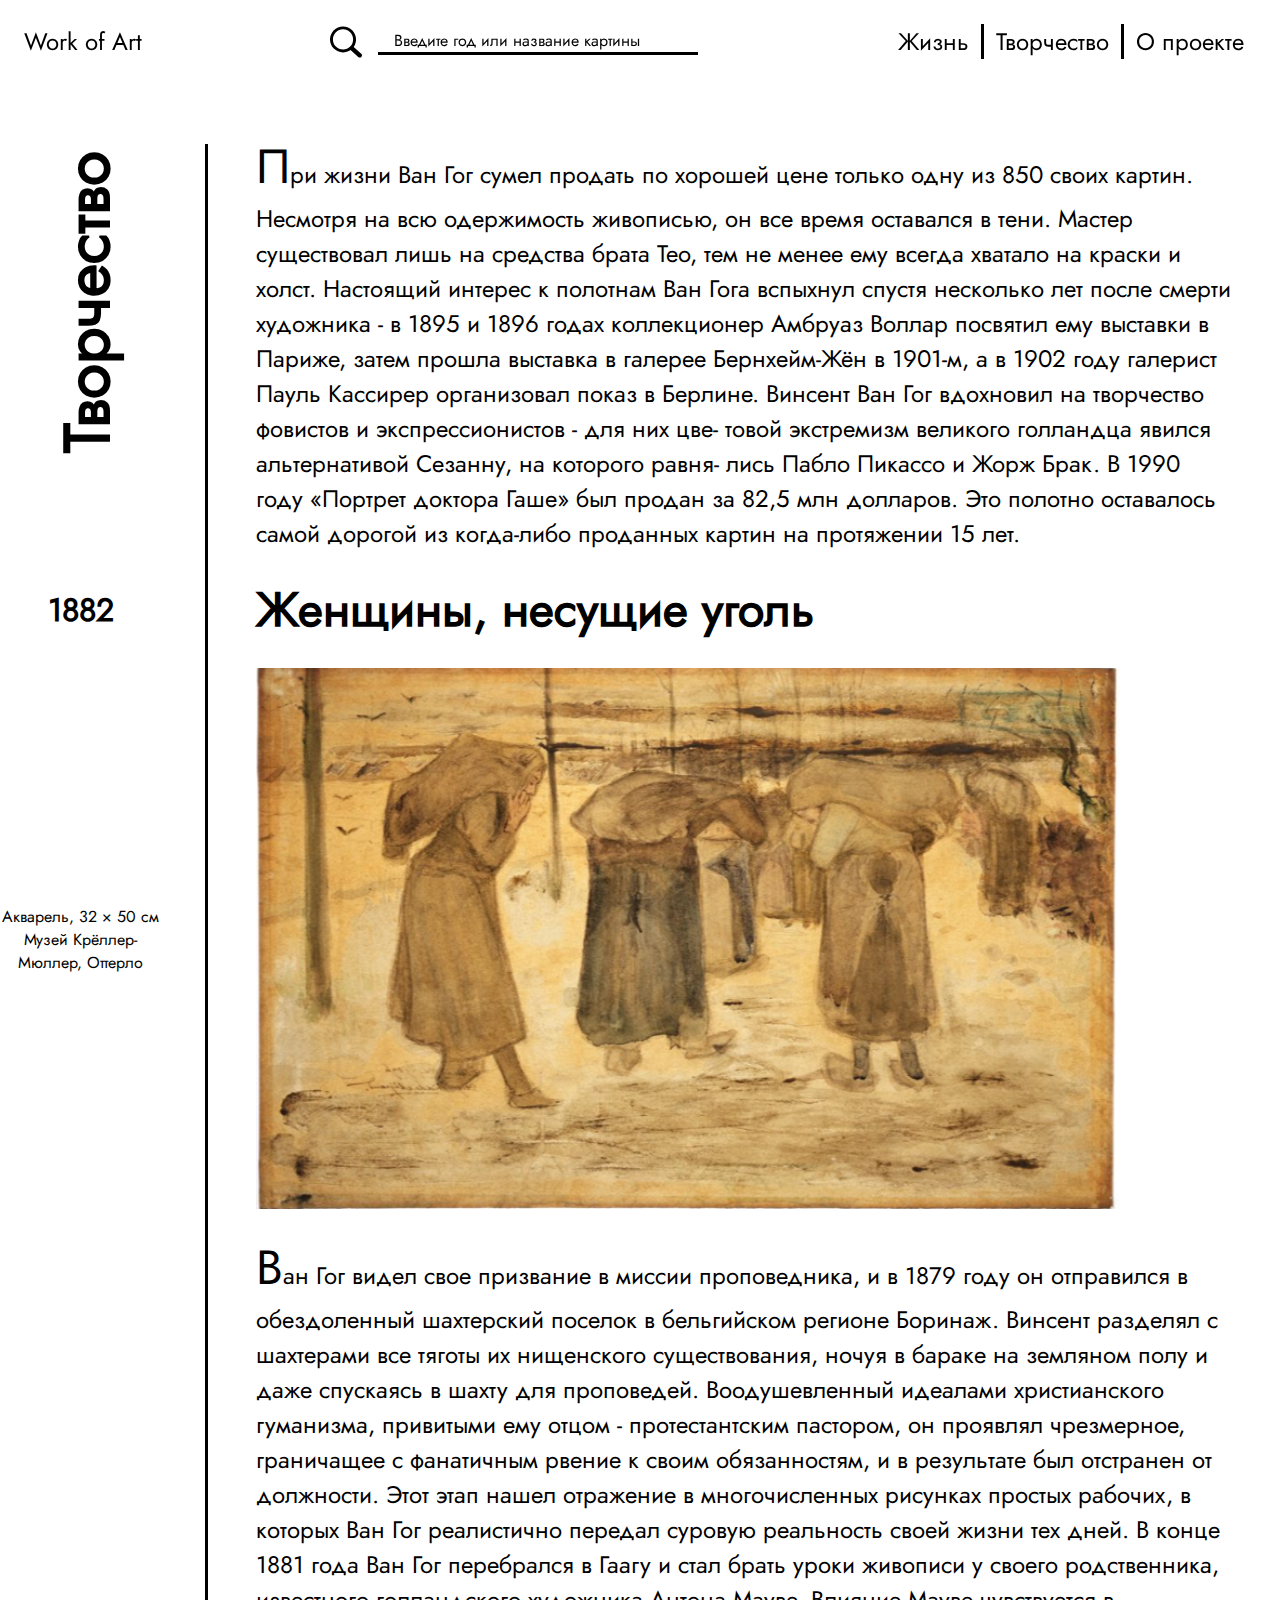
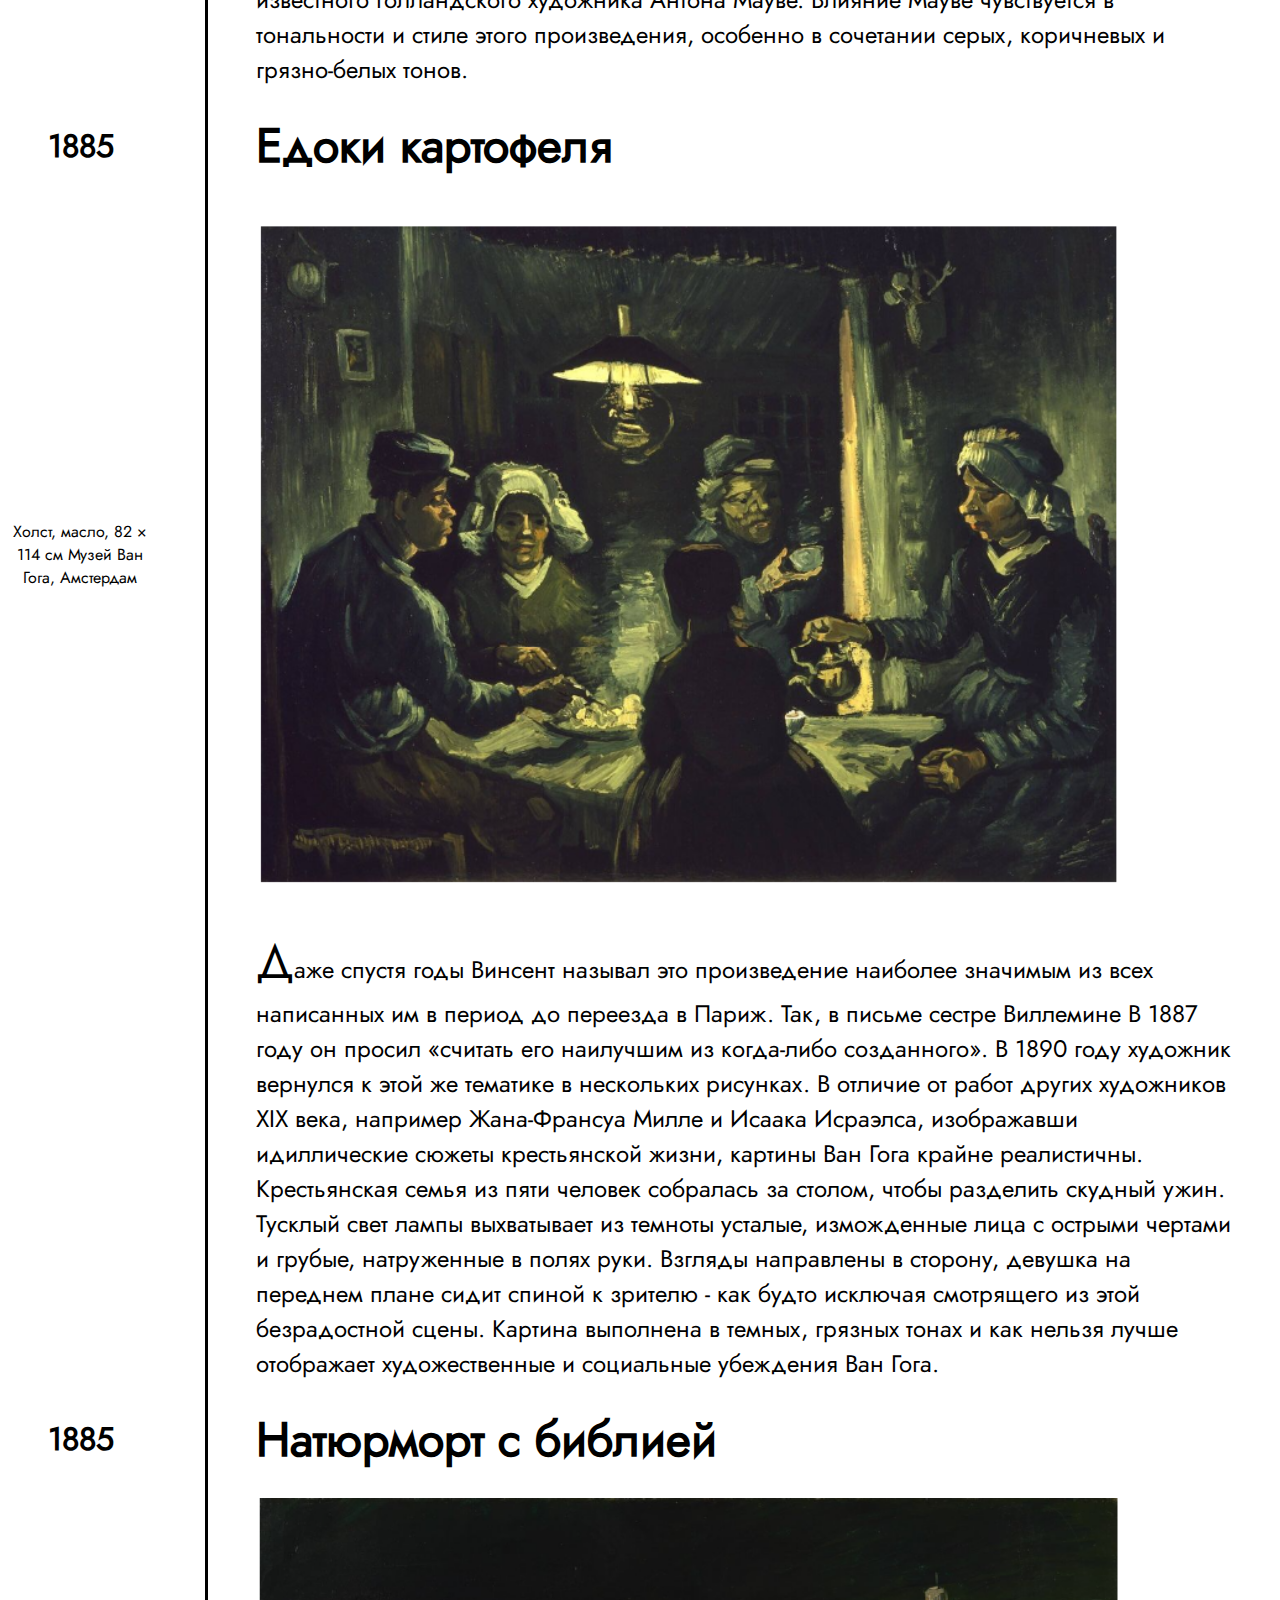
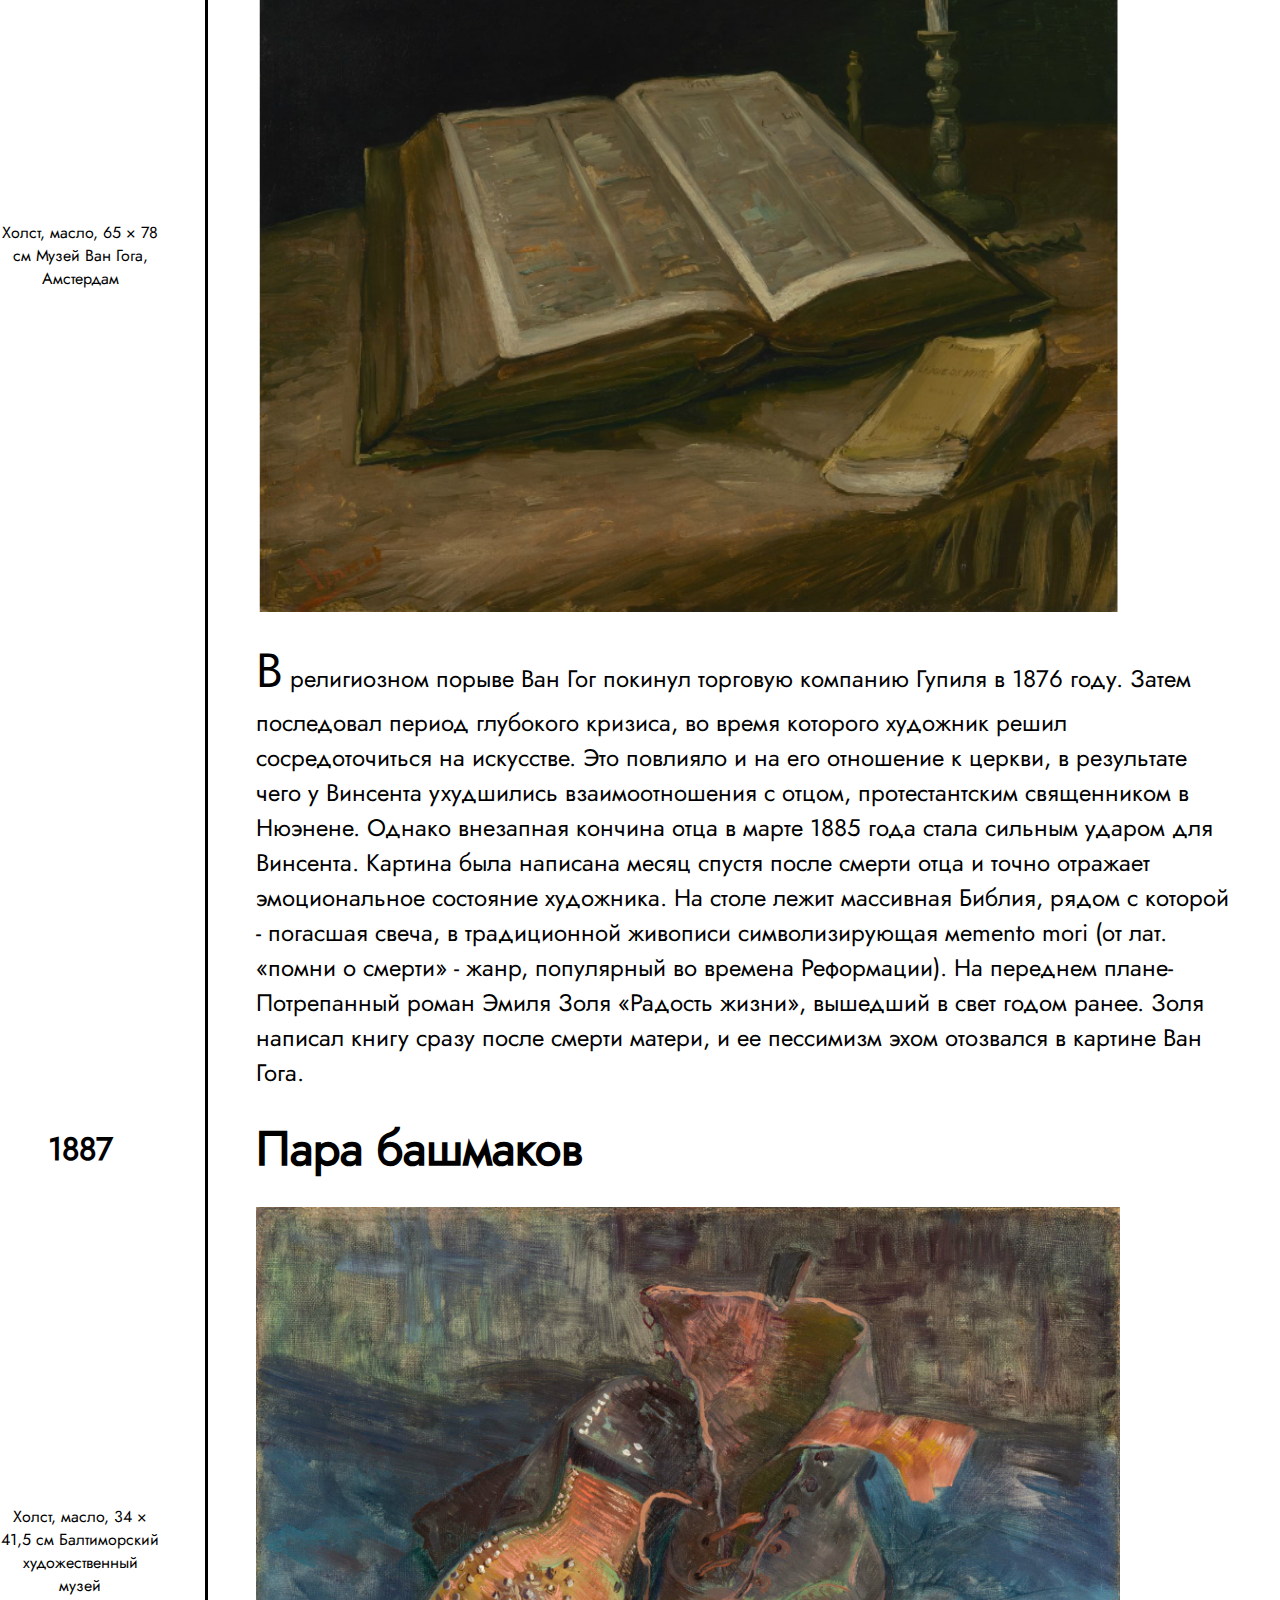
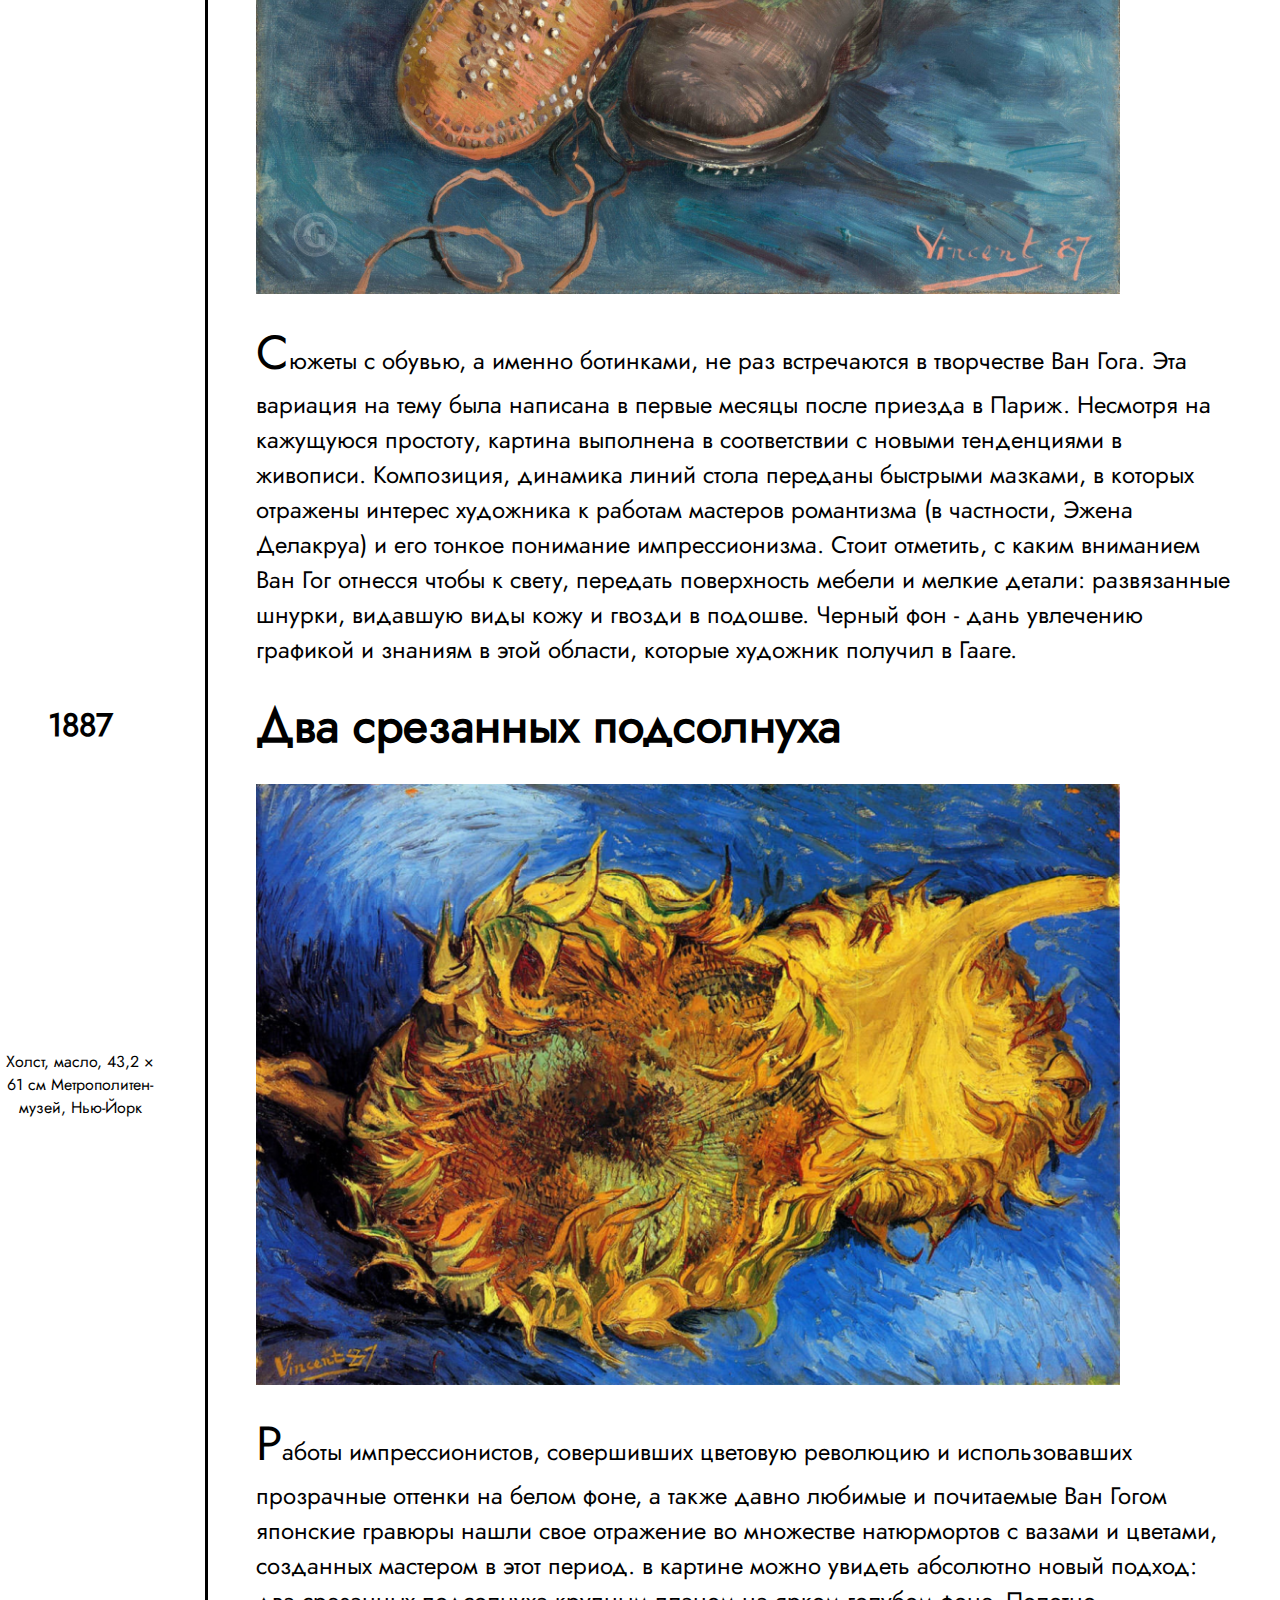
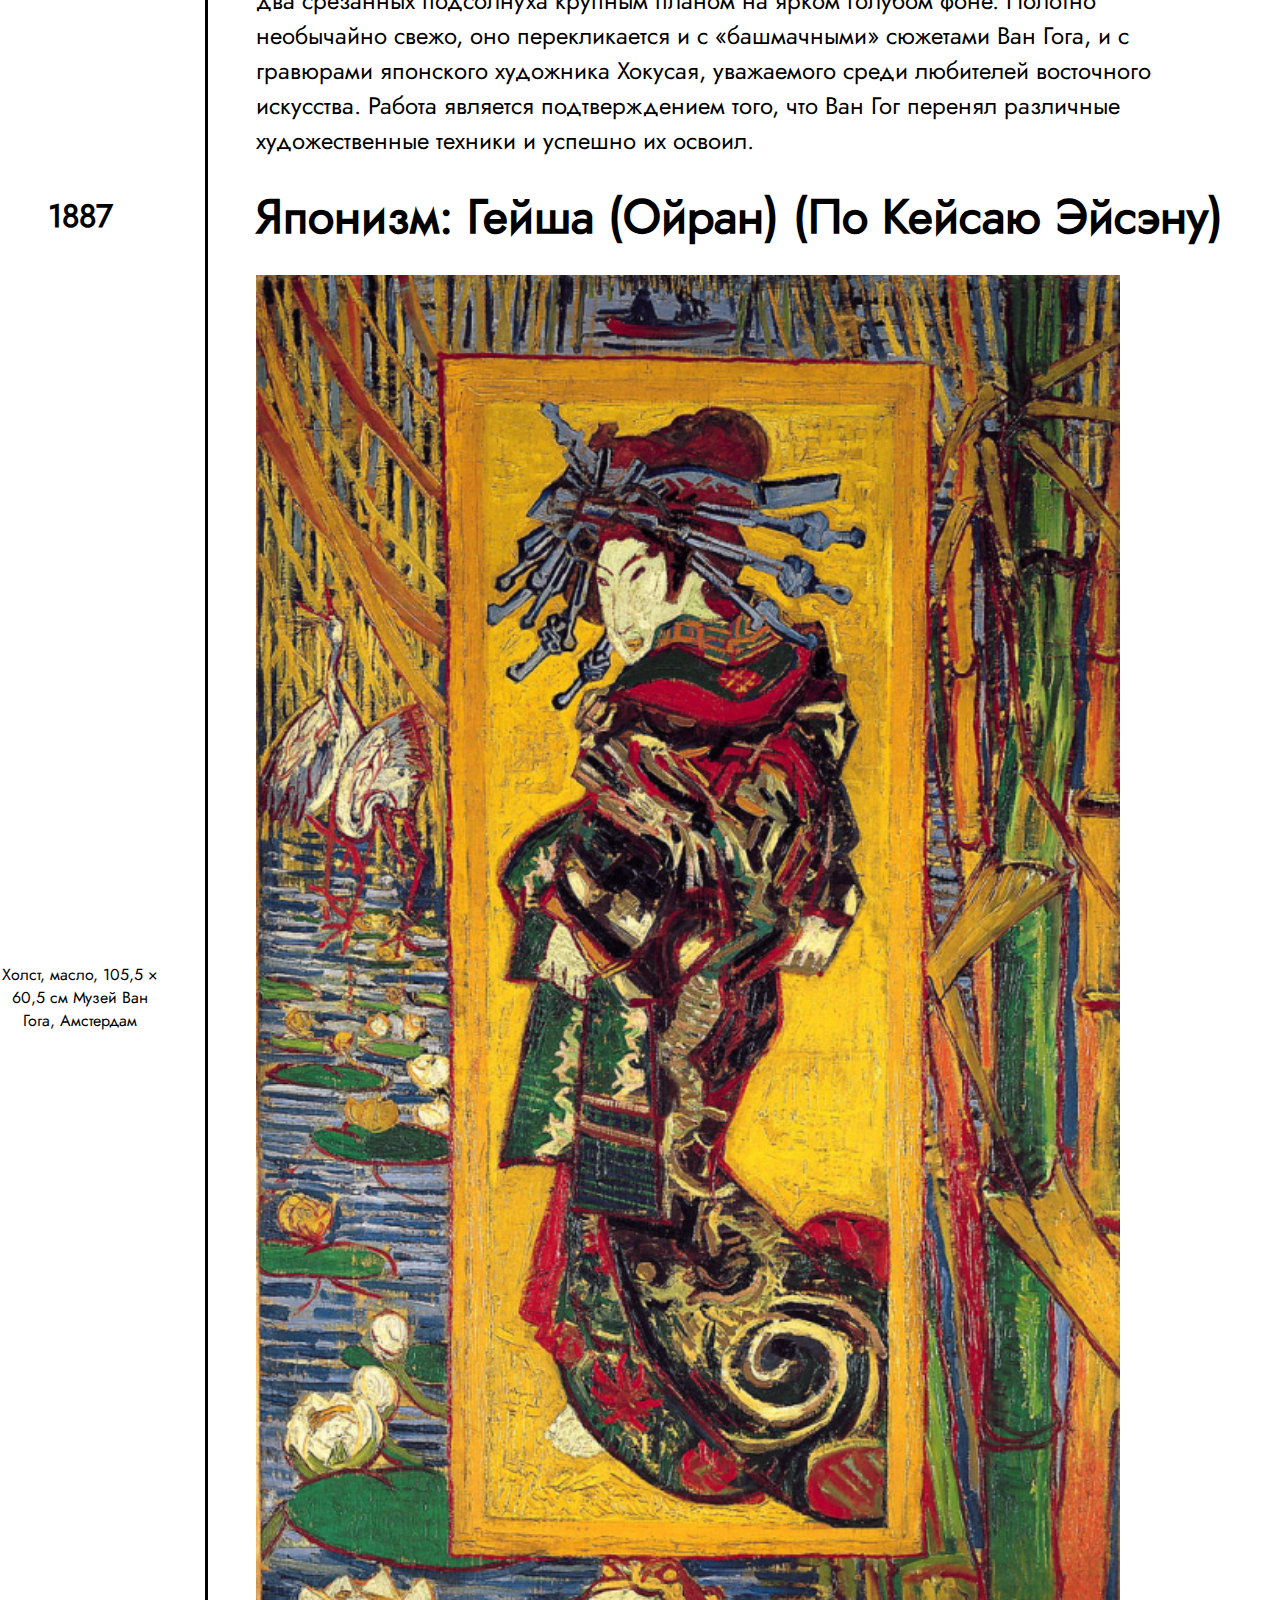
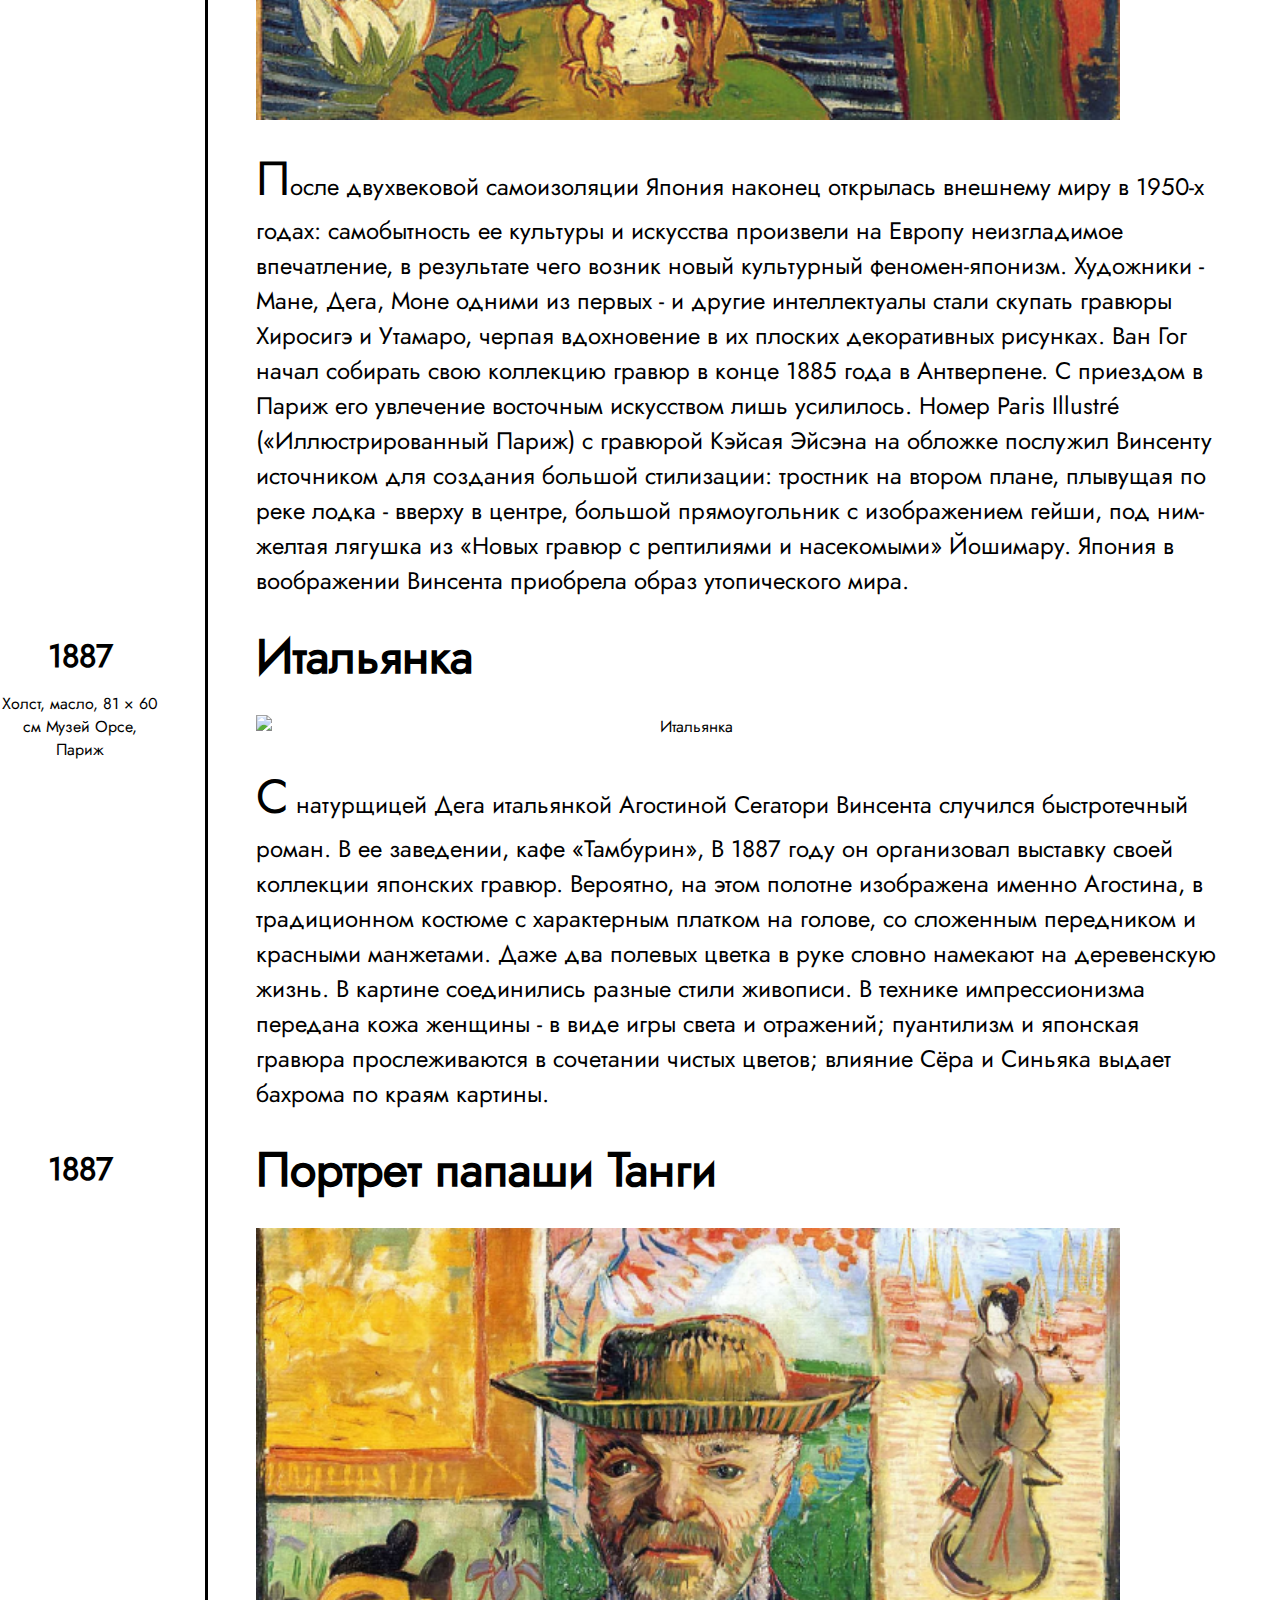
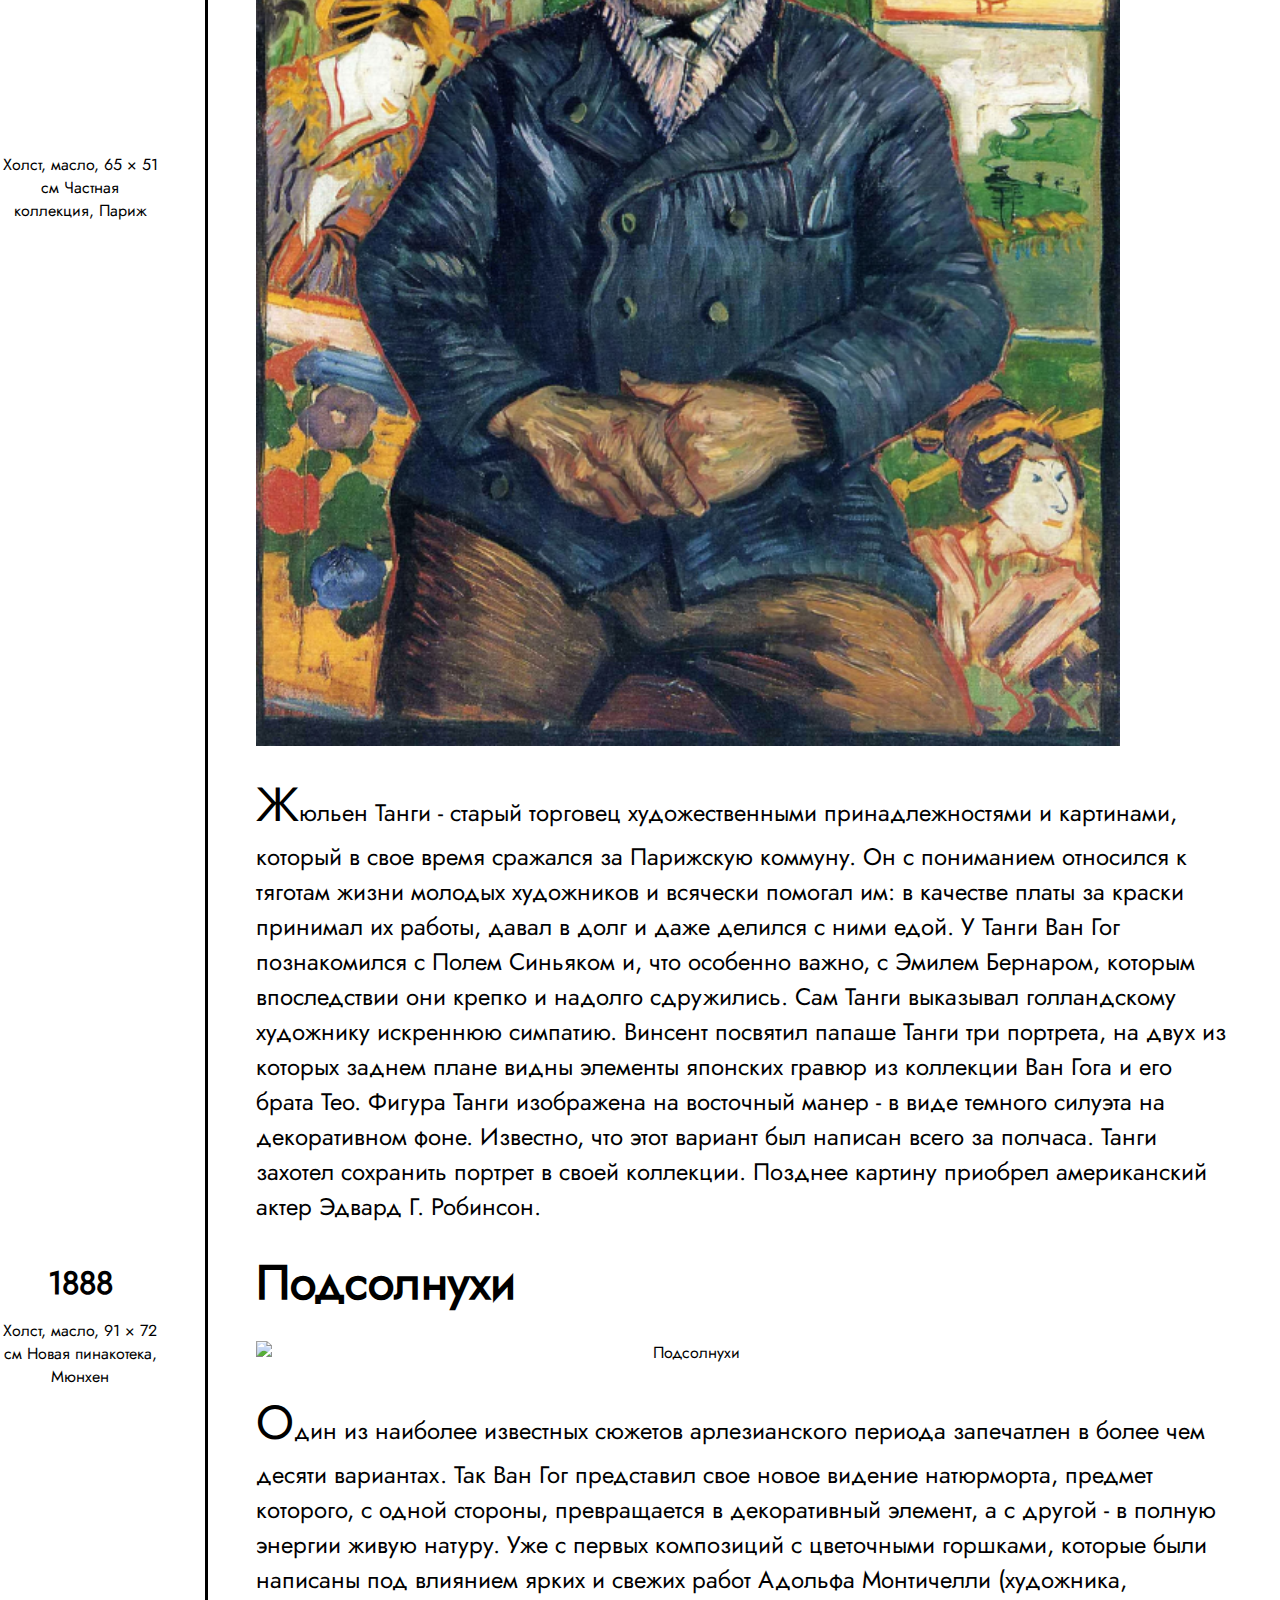
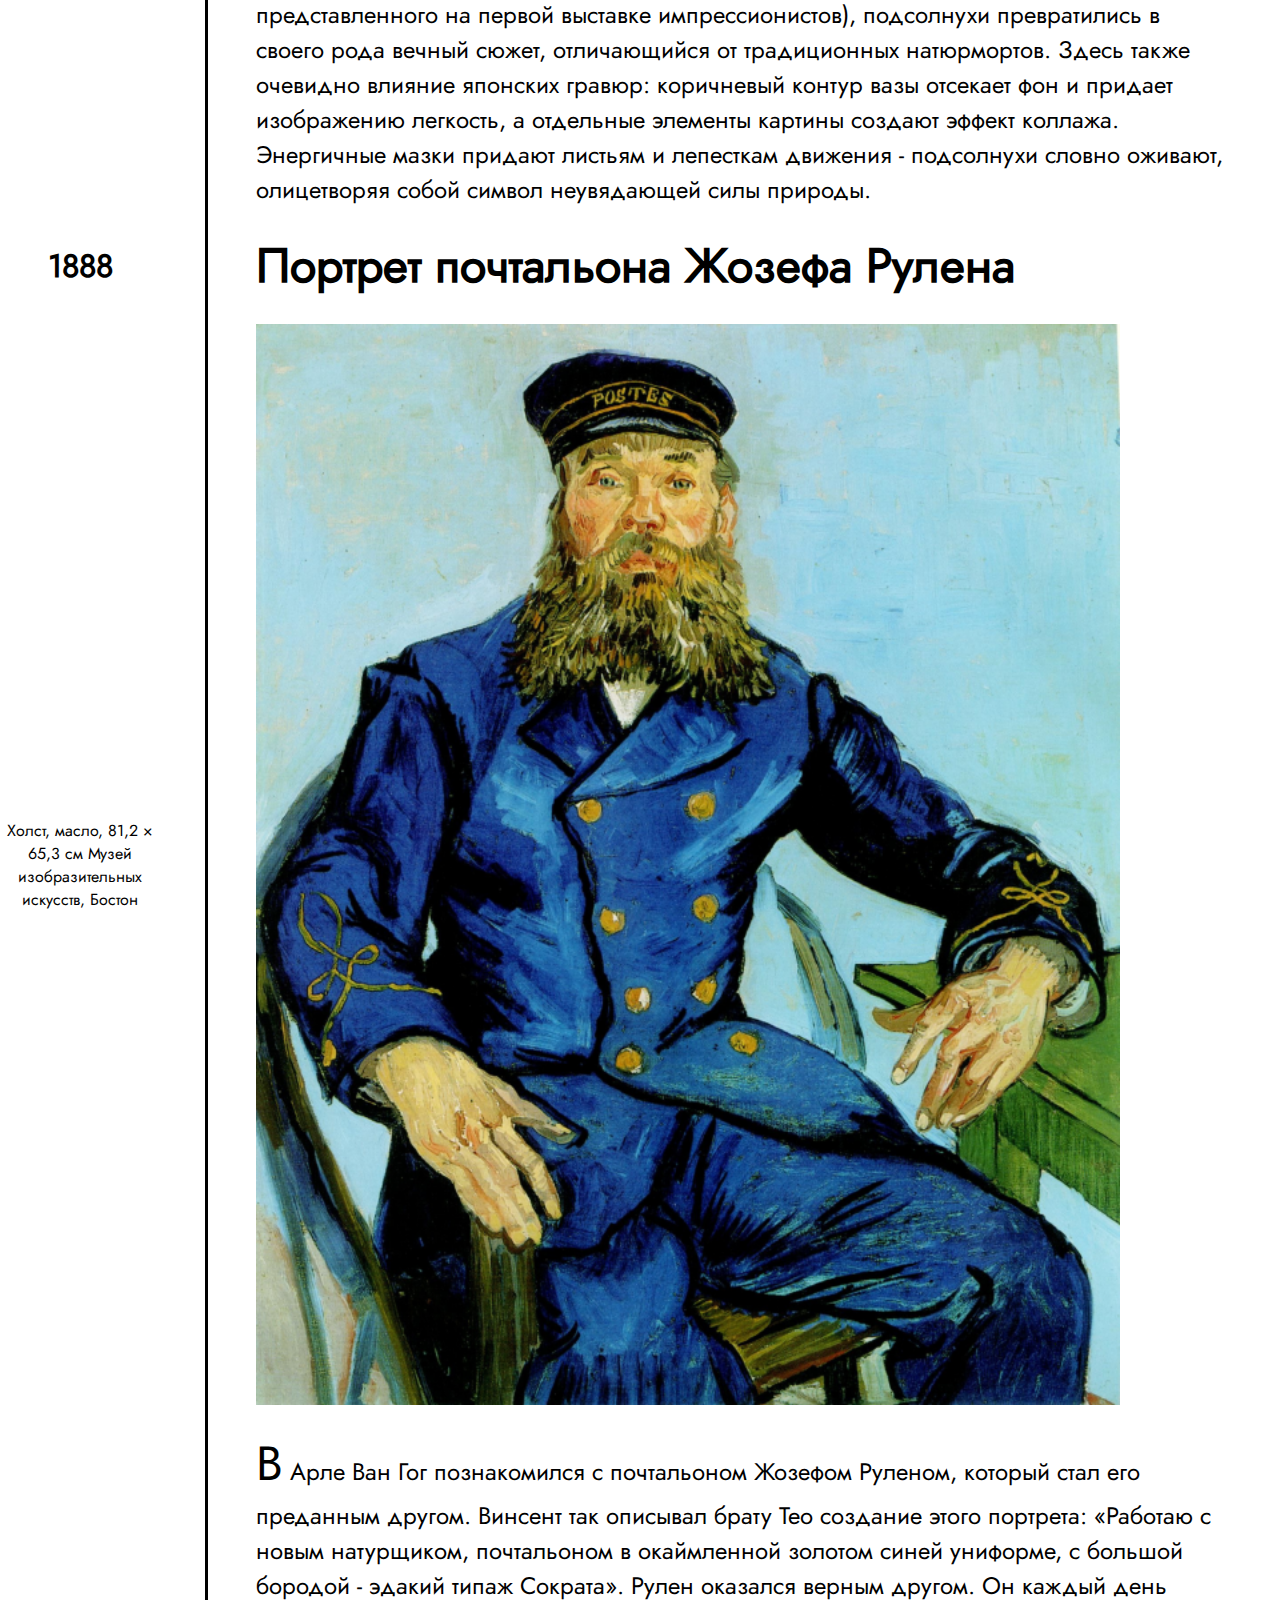
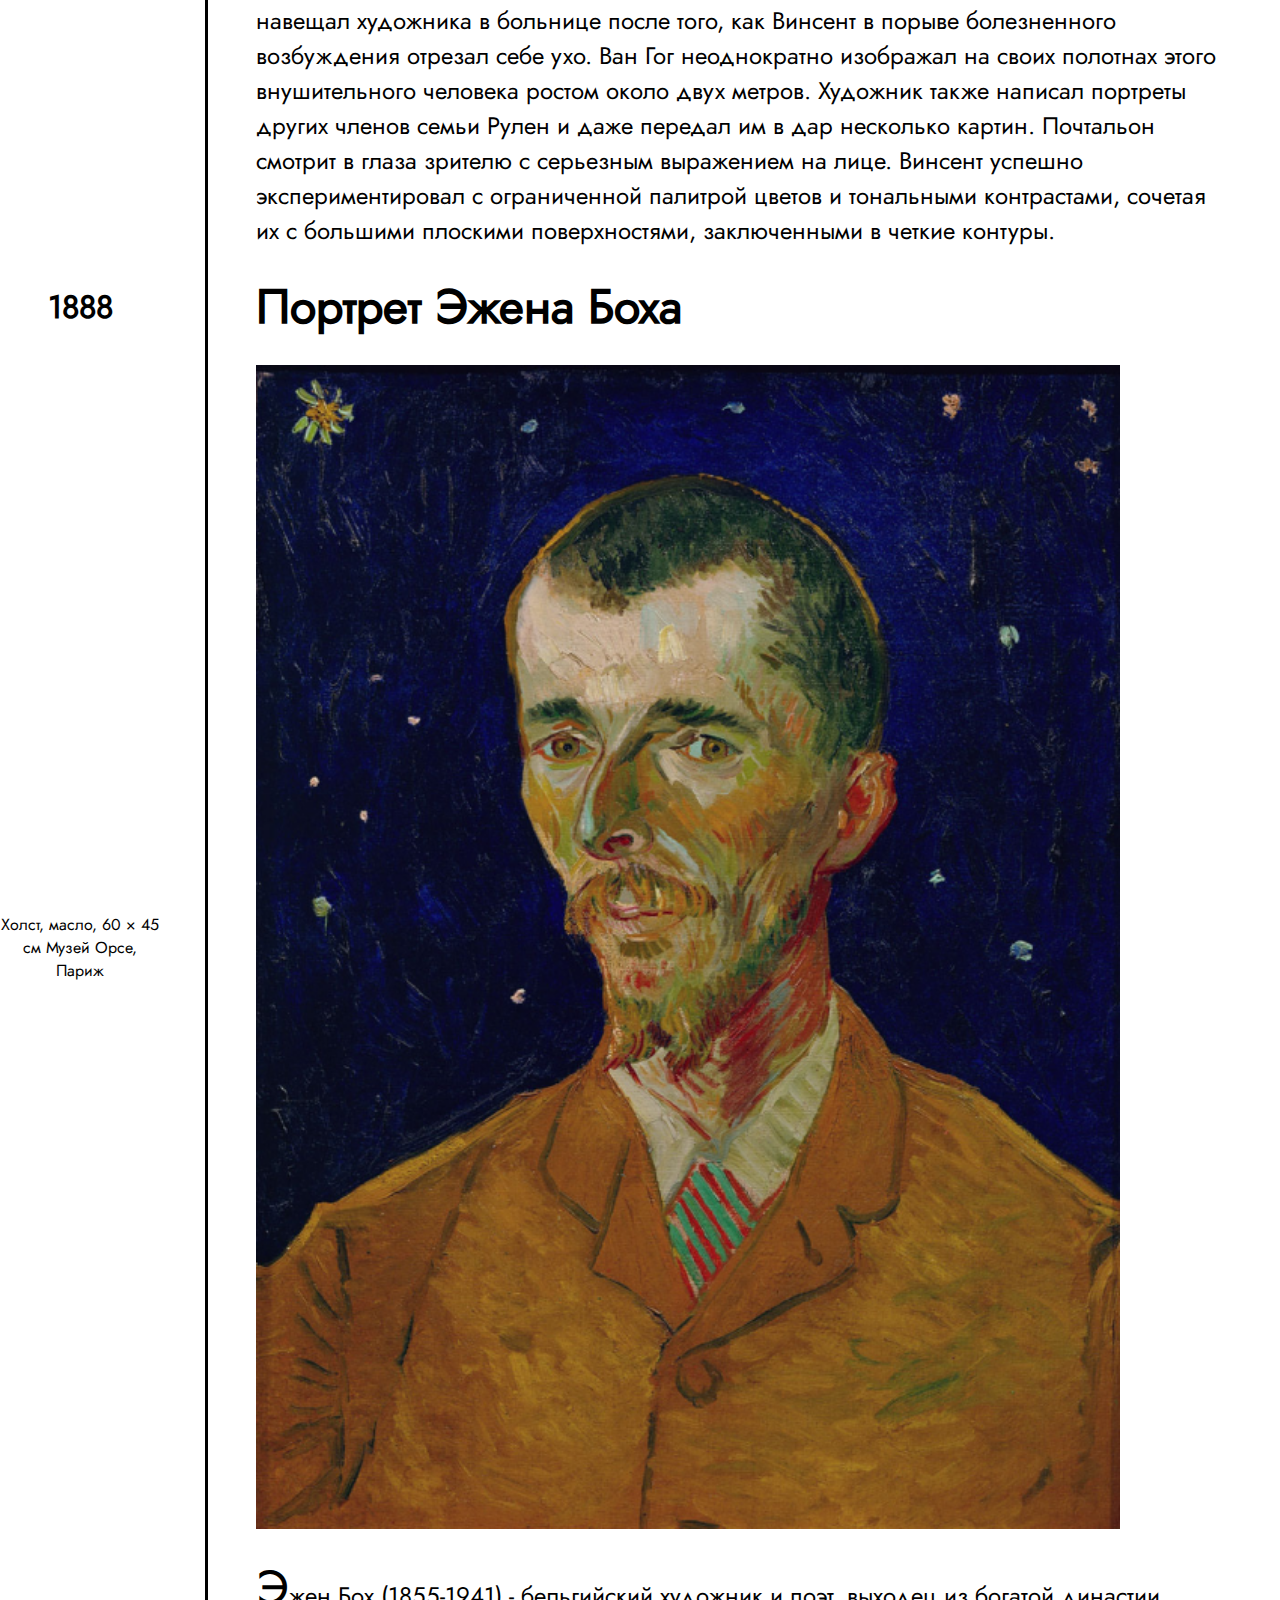
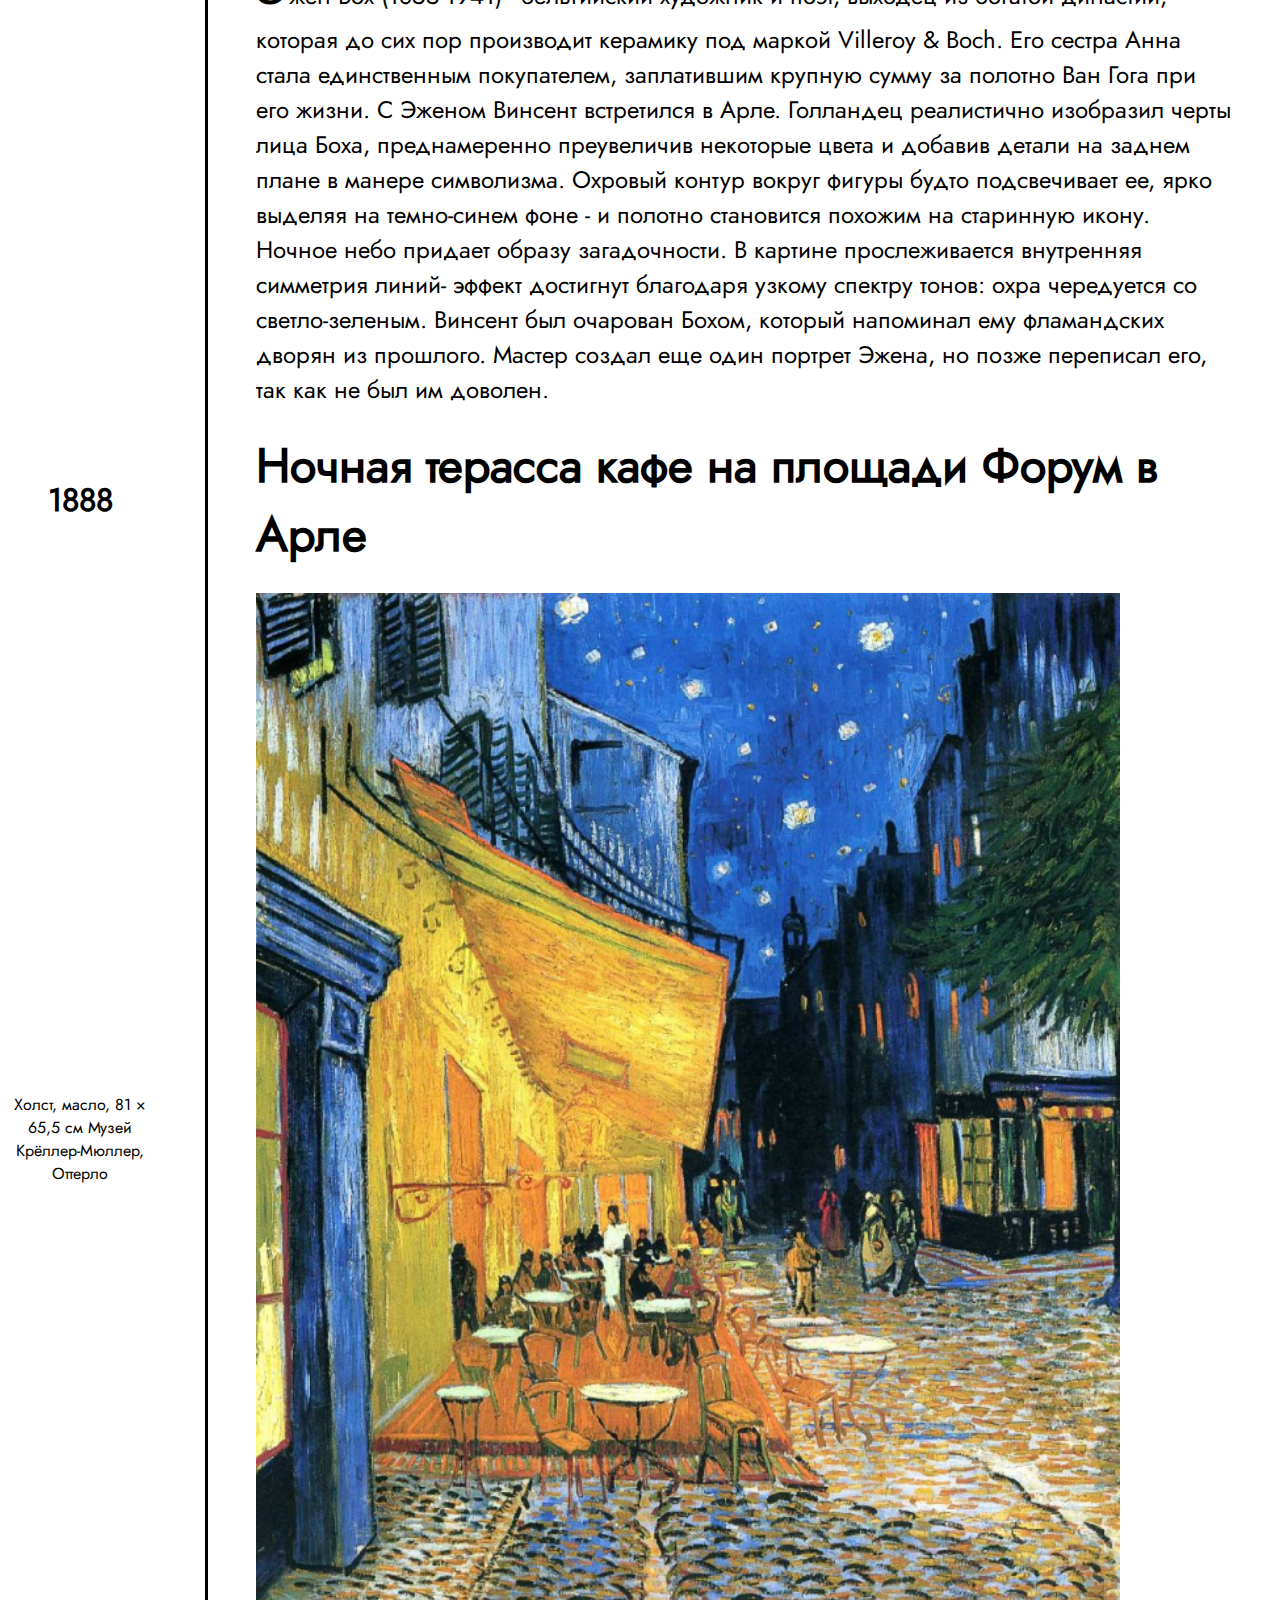
==== commit 7436e050: "Add files via upload" ====
--- a/gallery.html
+++ b/gallery.html
@@ -1350,4 +1350,4 @@
     <script src="./script.js"></script>
 </body>
 
-</html>
+</html>--- a/style.css
+++ b/style.css
@@ -0,0 +1,409 @@
+@font-face {
+    font-family: "Jost Regular";
+    font-weight: 400;
+    src: url(./fonts/Jost.ttf);
+}
+
+:root {
+    --max-content-width: 1400px;
+    --border-width: 3px;
+    font-size: 16px;
+}
+
+* {
+    font-family: "Jost Regular", 'sans-serif';
+    box-sizing: border-box;
+}
+
+body {
+    margin: 0;
+    padding: 0;
+}
+
+header {
+    position: fixed;
+    top: 0;
+    left: 0;
+    font-size: 1.5rem;
+    display: flex;
+    width: 100%;
+    padding: 1.5rem;
+    z-index: 1;
+
+    --text-color: black;
+    --text-shadow: 0 0 5px;
+    background-color: #ffffffe0;
+}
+
+header.transparent {
+    --text-color: white;
+    --text-shadow: 0 0 5px rgba(0, 0, 0, .5);
+    background-color: transparent;
+    text-shadow: var(--text-shadow);
+}
+
+head .logo {
+    color: var(--text-color);
+}
+
+header .logo,
+header nav {
+    flex-shrink: 0;
+}
+
+header .search {
+    flex-grow: 1;
+    flex-shrink: 1;
+    display: flex;
+    align-items: center;
+    justify-content: center;
+    padding: 0 .5em;
+}
+
+header .search svg {
+    display: block;
+    flex-shrink: 0;
+    fill: var(--text-color);
+    height: 2rem;
+    width: 2rem;
+}
+
+header .search input {
+    background-color: transparent;
+    color: var(--text-color);
+    font-size: 1rem;
+    width: 100%;
+    max-width: 320px;
+    border: none;
+    border-bottom: var(--border-width) solid var(--text-color);
+    margin-left: 1em;
+    padding: 0 1em;
+}
+
+header .search input::placeholder {
+    color: var(--text-color);
+}
+
+header.transparent .search input::placeholder {
+    text-shadow: var(--text-shadow);
+    opacity: 1;
+}
+
+header a {
+    color: var(--text-color);
+    text-decoration: none;
+}
+
+header nav a {
+    padding: 0 .5em;
+}
+
+header nav a:not(:first-child) {
+    border-left: var(--border-width) solid var(--text-color);
+}
+
+.carousel {
+    position: relative;
+}
+
+.slider {
+    height: 100vh;
+    display: flex;
+    overflow-x: auto;
+    overflow-y: hidden;
+    scroll-snap-type: x mandatory;
+    scroll-behavior: smooth;
+    -webkit-overflow-scrolling: touch;
+}
+
+/* Hide scrollbar for Chrome, Safari, Edge (new) and Opera */
+.slider::-webkit-scrollbar {
+    display: none;
+}
+
+/* Hide scrollbar for Firefox */
+.slider {
+    scrollbar-width: none;
+}
+
+.controls {
+    position: absolute;
+    bottom: 0;
+    left: 0;
+    width: 100%;
+    text-align: center;
+    padding: 1em 0;
+}
+
+.controls a {
+    display: inline-block;
+    height: 1em;
+    width: 1em;
+    margin-right: 10px;
+    border-radius: 50%;
+    border: var(--border-width) solid #fff;
+}
+
+.controls a:hover {
+    background-color: #fff;
+}
+
+.slide {
+    height: 100vh;
+    width: 100vw;
+    background-color: #eaeaea;
+
+    scroll-snap-align: start;
+    flex-shrink: 0;
+    background-size: cover;
+    background-repeat: no-repeat;
+    background-position: center;
+}
+
+#slide-1 {
+    background-image: url("./img/field.png");
+}
+
+#slide-2 {
+    background-image: url("./img/image\ 47.png");
+}
+
+#slide-3 {
+    background-image: url("./img/image\ 48.png");
+}
+
+#slide-4 {
+    background-image: url("./img/image\ 40.png");
+}
+
+h1.main-title {
+    position: absolute;
+    z-index: 1;
+    top: 50%;
+    left: 50%;
+    transform: translate(-50%, -100%);
+    font-size: 8rem;
+    text-shadow: 0 0 5px rgba(0, 0, 0, .5);
+    color: #fff;
+}
+
+.content {
+    display: flex;
+    max-width: var(--max-content-width);
+    padding-right: auto;
+    margin: 9rem auto 0;
+}
+
+aside {
+    border-right: var(--border-width) solid black;
+    width: 13rem;
+    flex-shrink: 0;
+}
+
+main {
+    min-height: 50vh;
+    padding: 0 3rem;
+}
+
+main.life h1,
+main.gallery h1 {
+    position: relative;
+    width: fit-content;
+    font-size: 4rem;
+    transform: rotate(-90deg);
+    margin: 0;
+    margin-bottom: -8rem;
+}
+
+#life-header {
+    top: 3rem;
+    left: -16rem;
+}
+
+#gallery-header {
+    top: 7rem;
+    left: -20rem;
+}
+
+h2 {
+    font-size: 3rem;
+    margin: 0 0 .5em;
+    position: relative;
+}
+
+.year {
+    font-size: 2rem;
+    position: absolute;
+    left: -13rem;
+    top: 50%;
+    transform: translateY(-50%);
+}
+
+figure {
+    margin: 0 1em 0 0;
+    position: relative;
+    text-align: center;
+}
+
+.life figure {
+    width: 50%
+}
+
+.life figure.small {
+    width: 30%;
+}
+
+.life figure.left {
+    float: left;
+}
+
+.life figure.right {
+    float: right;
+}
+
+@media (max-width: 600px) {
+    .life figure {
+        width: 100%;
+    }
+
+    .life figure.small {
+        width: 50%;
+    }
+}
+
+@media (min-width: 600px) and (max-width: 1400px) {
+    .life figure.right figcaption {
+        left: -55vw;
+    }
+}
+
+@media (min-width: 1400px) {
+    .life figure.right figcaption {
+        left: -48rem;
+    }
+}
+
+figure img {
+    display: block;
+    width: 90%;
+}
+
+figcaption {
+    position: absolute;
+    width: 10rem;
+    left: -16rem;
+}
+
+.gallery figcaption {
+    top: 50%;
+    transform: translateY(-50%);
+    font-size: 1rem;
+}
+
+.life figcaption {
+    bottom: 0;
+}
+
+p {
+    font-size: 1.5rem;
+}
+
+p::first-letter {
+    font-size: 2em;
+}
+
+.flex {
+    display: flex;
+}
+
+.flex p {
+    margin-top: 0;
+}
+
+.wrap {
+    flex-wrap: wrap;
+}
+
+.align-center {
+    align-items: center;
+}
+
+.photo {
+    height: 20rem;
+    margin-right: 5em;
+}
+
+.social {
+    width: 3rem;
+    height: 3rem;
+    margin-left: 2em;
+}
+
+.contact-me {
+    background: #FEFFC7;
+    padding: 2rem 4rem;
+}
+
+.message,
+.contact {
+    width: 50%;
+    padding: 0 .5em;
+}
+
+textarea {
+    resize: vertical;
+    width: 100%;
+    font-size: 1.5rem;
+
+}
+
+.contact-me input,
+.contact-me textarea {
+    padding: .5em 1em;
+}
+
+.contact-me input[type=text] {
+    display: block;
+    width: 100%;
+    margin-bottom: .5em;
+    font-size: 1.5rem;
+
+}
+
+.contact-me input[type=submit] {
+    display: block;
+    font-size: 2rem;
+    color: white;
+    margin: 1em auto 0;
+    border: none;
+    border-radius: 3px;
+    background: black;
+    cursor: pointer;
+}
+
+footer {
+    margin-top: 10rem;
+    padding: 2.5rem;
+    background: #FEFFC7;
+}
+
+@media (max-width: 1050px) {
+    :root {
+        --border-width: 2px;
+        font-size: 8px;
+    }
+
+    h1.main-title {
+        font-size: 5rem;
+    }
+
+    header nav.hidden {
+        display: none;
+    }
+
+    header .search input:not(:focus) {
+        width: 0;
+        padding: 0;
+        margin: 0;
+    }
+}